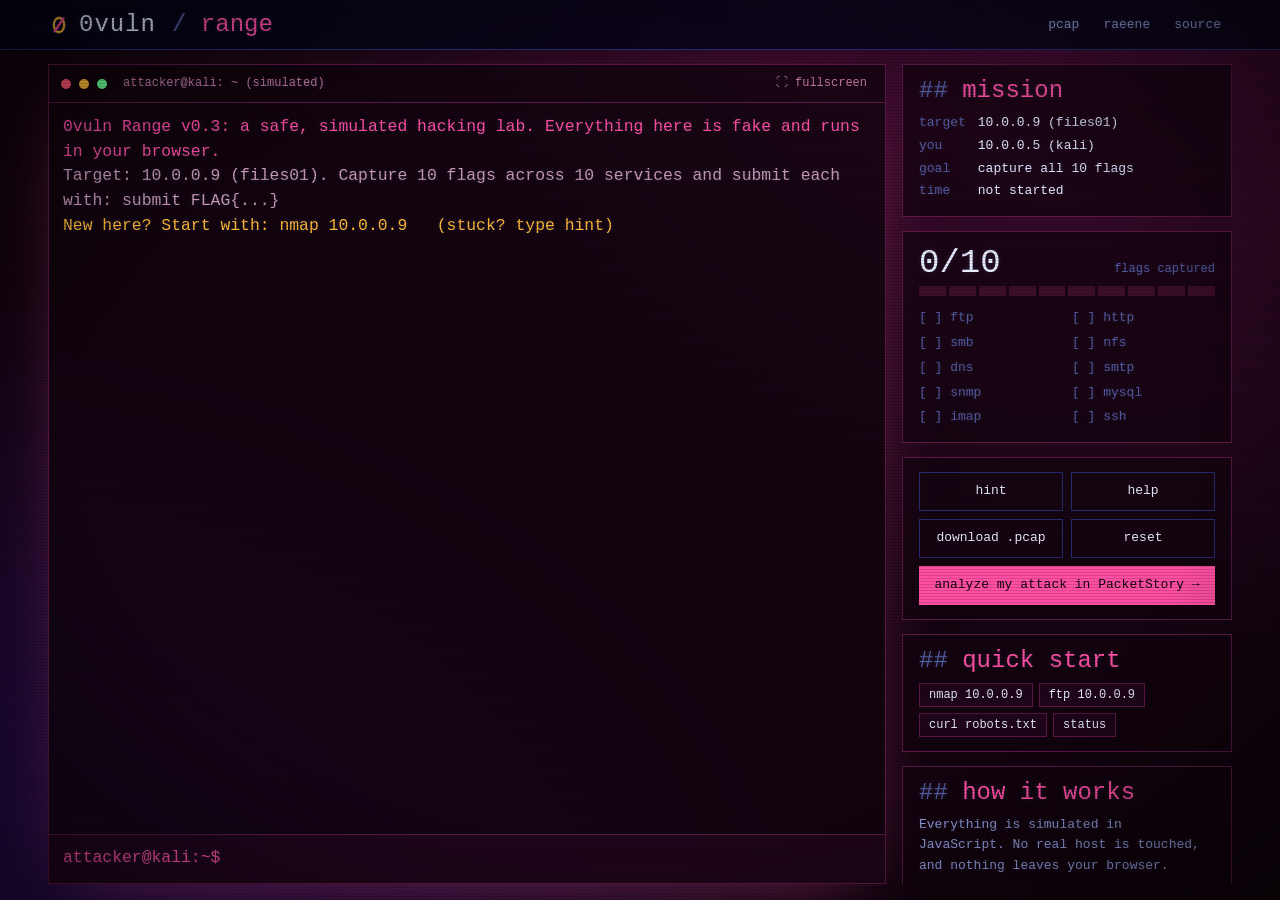
==== index.html @ 9a226051 "Range v0.3: mission panel, realistic packets, PacketStory hand-off, strict CSP - Mission panel: prog" ====
<!doctype html>
<html lang="en">
<head>
<meta charset="utf-8">
<meta name="viewport" content="width=device-width,initial-scale=1">
<title>0vuln Range: a hacking lab in your browser</title>
<meta name="description" content="A safe, simulated hacking lab that runs entirely in your browser. Hack 10 services, capture 10 flags, then send your session to PacketStory and investigate your own attack.">
<link rel="canonical" href="https://range.0vuln.com/">
<meta property="og:type" content="website">
<meta property="og:url" content="https://range.0vuln.com/">
<meta property="og:title" content="0vuln Range: a hacking lab in your browser">
<meta property="og:description" content="10 services, 10 flags, no setup. Then analyze your own attack from the defender's side.">
<meta property="og:image" content="https://range.0vuln.com/og.png">
<meta name="twitter:card" content="summary_large_image">
<meta name="theme-color" content="#12040f">
<link rel="icon" href="/favicon.svg" type="image/svg+xml">
<link rel="preload" href="/vt323.woff2" as="font" type="font/woff2" crossorigin>
<link rel="stylesheet" href="/range.css">
<script src="/range.js" defer></script>
</head>
<body>
<a class="skip" href="#i">skip to terminal</a>
<header class="ov">
  <a class="ov-logo" href="https://0vuln.com" aria-label="0vuln.com hub"><img src="/favicon.svg" alt="">0vuln</a><span class="ov-crumb">/ <b>range</b></span>
  <nav aria-label="0vuln sites"><a href="https://pcap.0vuln.com">pcap</a><a href="https://raeene.0vuln.com">raeene</a><a href="https://github.com/Raeene/range-site">source</a></nav>
</header>

<div class="app">
  <section class="termbox" id="termbox" aria-label="Terminal">
    <div class="term-h"><i></i><i></i><i></i><span>attacker@kali: ~ (simulated)</span><span class="sp"></span><button type="button" id="fs" title="Toggle fullscreen">&#x26F6; fullscreen</button></div>
    <div id="t" role="log" aria-live="polite"></div>
    <div id="l"><label id="p" for="i"></label><input id="i" autocomplete="off" autocapitalize="off" spellcheck="false" enterkeyhint="send"></div>
  </section>

  <aside>
    <div class="box">
      <h2>mission</h2>
      <dl class="kv"><dt>target</dt><dd>10.0.0.9 (files01)</dd><dt>you</dt><dd>10.0.0.5 (kali)</dd><dt>goal</dt><dd>capture all 10 flags</dd><dt>time</dt><dd id="timer">not started</dd></dl>
    </div>
    <div class="box">
      <div class="progress"><b id="score">0/10</b><span>flags captured</span></div>
      <div class="meter" id="meter" aria-hidden="true"></div>
      <ul class="flags" id="flags" aria-label="Flags by service"></ul>
    </div>
    <div class="box">
      <div class="btns">
        <button class="btn ghost" type="button" data-run="hint">hint</button>
        <button class="btn ghost" type="button" data-run="help">help</button>
        <button class="btn ghost" type="button" data-run="capture">download .pcap</button>
        <button class="btn ghost" type="button" data-run="reset">reset</button>
        <button class="btn primary wide" type="button" data-run="analyze">analyze my attack in PacketStory &rarr;</button>
      </div>
    </div>
    <div class="box">
      <h2>quick start</h2>
      <div class="chips-q"><button type="button" data-type="nmap 10.0.0.9">nmap 10.0.0.9</button><button type="button" data-type="ftp 10.0.0.9">ftp 10.0.0.9</button><button type="button" data-type="curl 10.0.0.9/robots.txt">curl robots.txt</button><button type="button" data-type="status">status</button></div>
    </div>
    <div class="box about">
      <h2>how it works</h2>
      <p>Everything is simulated in JavaScript. No real host is touched, and nothing leaves your browser.</p>
      <p>Every command still generates real packets. When you're done, <code>analyze</code> sends your session to <a href="https://pcap.0vuln.com">PacketStory</a> so you can see your own attack from the defender's side.</p>
      <p>Tab completes commands, the arrow keys walk your history, and <code>hint</code> nudges you forward.</p>
    </div>
  </aside>
</div>
</body>
</html>
---- range.css ----
/* ---- 0vuln shared core (same block on every 0vuln.com site) ---- */
@font-face{font-family:"VT323";src:url("/vt323.woff2") format("woff2");font-display:swap}
:root{--bg:#05061a;--panel:rgba(11,15,50,.66);--panel2:rgba(20,26,80,.5);--ink:#e7ecff;--dim:#929edb;--faint:#525da3;--line:#242d74;
--amb:#ffb938;--cy:#4df3ff;--mg:#ff4fa3;--ok:#6bff95;--red:#ff5470;--acc:var(--mg);--glow:rgba(255,79,163,.35);
--mono:ui-monospace,"JetBrains Mono","Cascadia Mono","SF Mono",Menlo,Consolas,"Liberation Mono",monospace;--pix:"VT323",var(--mono);--pad:clamp(16px,4vw,48px)}
*,*::before,*::after{box-sizing:border-box}
[hidden]{display:none!important}
html{background:var(--bg);-webkit-text-size-adjust:100%;color-scheme:dark}
body{margin:0;min-height:100vh;color:var(--ink);font:15px/1.6 var(--mono);background:var(--bg);text-shadow:0 0 5px rgba(140,170,255,.18)}
body::after{content:"";position:fixed;inset:0;pointer-events:none;z-index:90;background:repeating-linear-gradient(0deg,rgba(0,0,0,.15) 0 1px,transparent 1px 3px),radial-gradient(ellipse at center,transparent 62%,rgba(0,0,0,.5) 100%)}
a{color:var(--acc);text-underline-offset:3px}a:hover{color:var(--ink)}
:focus-visible{outline:2px solid var(--acc);outline-offset:3px}
::selection{background:var(--acc);color:#0b0b14;text-shadow:none}
.skip{position:absolute;left:-999px;top:8px;z-index:100;background:var(--acc);color:#0b0b14;padding:6px 12px;text-shadow:none}.skip:focus{left:8px}
.ov{position:sticky;top:0;z-index:40;display:flex;align-items:center;flex-wrap:wrap;gap:6px 16px;padding:10px var(--pad);background:rgba(5,6,26,.8);-webkit-backdrop-filter:blur(10px);backdrop-filter:blur(10px);border-bottom:1px solid var(--line);font-size:13px;line-height:1}
.ov-logo{display:inline-flex;align-items:center;gap:9px;color:var(--ink);text-decoration:none;font:24px/1 var(--pix);letter-spacing:1px}
.ov-logo img{width:22px;height:22px;display:block}.ov-logo:hover{color:var(--acc)}
.ov-crumb{color:var(--faint);font:24px/1 var(--pix)}.ov-crumb b{color:var(--acc);font-weight:400}
.ov nav{margin-left:auto;display:flex;flex-wrap:wrap;gap:2px}
.ov nav a{color:var(--dim);text-decoration:none;padding:7px 10px;border:1px solid transparent;transition:color .15s,border-color .15s}
.ov nav a:hover{color:var(--ink);border-color:var(--line)}
.ov nav a[aria-current]{color:var(--acc);border-color:var(--acc)}
.ov nav a span{color:var(--mg)}
.glitch{position:relative;margin:0;font:400 1em/.85 var(--pix);color:#fff;letter-spacing:.03em;text-shadow:-.035em 0 var(--mg),.035em 0 var(--cy),0 0 .3em var(--glow)}
.btn{display:inline-flex;align-items:center;gap:10px;padding:9px 18px;border:1px solid var(--acc);background:transparent;color:var(--acc);font:inherit;text-decoration:none;cursor:pointer;text-shadow:none;transition:background .15s,color .15s,box-shadow .15s,transform .15s}
.btn:hover,.btn:focus-visible{background:var(--acc);color:#0b0b14;box-shadow:0 0 26px var(--glow)}
.btn.ghost{border-color:var(--line);color:var(--ink)}.btn.ghost:hover{background:var(--panel2);color:var(--ink);border-color:var(--acc)}
.chips{list-style:none;margin:0;padding:0;display:flex;flex-wrap:wrap;gap:6px}
.chips li{font-size:12px;padding:2px 9px;border:1px solid var(--line);color:var(--dim)}
.foot{position:relative;z-index:2;display:flex;flex-wrap:wrap;justify-content:space-between;gap:10px 24px;padding:22px var(--pad);border-top:1px solid var(--line);color:var(--faint);font-size:13px}
.foot a{color:var(--dim);text-decoration:none}.foot a:hover{color:var(--acc)}
.foot nav{display:flex;flex-wrap:wrap;gap:6px 18px}
.sr{position:absolute;width:1px;height:1px;overflow:hidden;clip-path:inset(50%);white-space:nowrap}
@media (prefers-reduced-motion:reduce){*,*::before,*::after{animation-duration:.001ms!important;animation-iteration-count:1!important;transition-duration:.001ms!important;scroll-behavior:auto!important}}
@media (max-width:640px){.ov{gap:4px 10px}.ov nav{margin-left:0;width:100%}.ov nav a{padding:6px 8px}}
/* ---- end shared core ---- */
/* ---- range ---- */
html,body{height:100%}
body{display:flex;flex-direction:column;background:radial-gradient(ellipse at 85% -10%,#4a0d38 0,transparent 55%),radial-gradient(ellipse at -10% 110%,#2a0f5c 0,transparent 50%),#12040f fixed}
.app{flex:1;min-height:0;display:grid;grid-template-columns:minmax(0,1fr) 330px;gap:16px;width:100%;max-width:1500px;margin:0 auto;padding:14px var(--pad) 16px}
.termbox{display:flex;flex-direction:column;min-height:0;border:1px solid #5c1747;background:rgba(18,4,15,.78);box-shadow:0 20px 70px -30px rgba(255,79,163,.55)}
.term-h{display:flex;align-items:center;gap:8px;padding:8px 12px;border-bottom:1px solid #5c1747;color:#c07a9d;font-size:12px}
.term-h i{width:10px;height:10px;border-radius:50%;background:var(--red)}.term-h i+i{background:var(--amb)}.term-h i+i+i{background:var(--ok)}
.term-h span{margin-left:8px}.term-h .sp{flex:1}
.term-h button{background:none;border:0;color:#c07a9d;font:inherit;cursor:pointer}.term-h button:hover{color:var(--cy)}
#t{flex:1;min-height:240px;overflow-y:auto;padding:12px 14px;white-space:pre-wrap;word-break:break-word;font-size:clamp(14px,.5vw + 10px,17px);line-height:1.5}
#l{display:flex;gap:8px;padding:10px 14px;border-top:1px solid #5c1747;background:rgba(40,8,32,.6);font-size:clamp(14px,.5vw + 10px,17px)}
#p{color:var(--mg);white-space:nowrap}
#i{flex:1;min-width:0;background:none;border:0;outline:0;color:var(--ink);font:inherit;text-shadow:inherit;caret-color:var(--mg)}
.c{color:var(--amb)}.e{color:var(--red)}.d{color:#c79bb6}.g{color:var(--cy);text-shadow:0 0 10px rgba(77,243,255,.6)}.ok{color:var(--ok)}.m{color:var(--mg)}
.win{color:var(--amb);font:400 22px/1.2 var(--pix);text-shadow:0 0 14px rgba(255,185,56,.7)}
aside{display:flex;flex-direction:column;gap:14px;min-height:0;overflow-y:auto}
.box{border:1px solid #5c1747;background:rgba(18,4,15,.72);padding:14px 16px}
.box h2{margin:0 0 10px;font:400 24px/1 var(--pix);color:var(--mg)}.box h2::before{content:"## ";color:var(--faint)}
.kv{display:grid;grid-template-columns:auto 1fr;gap:2px 12px;font-size:13px;margin:0}.kv dt{color:var(--faint)}.kv dd{margin:0;color:var(--ink)}
.progress{display:flex;justify-content:space-between;align-items:baseline;margin-bottom:6px}
.progress b{font:400 34px/1 var(--pix);color:var(--ink)}.progress span{color:var(--faint);font-size:12px}
.meter{display:grid;grid-template-columns:repeat(10,1fr);gap:3px;margin-bottom:12px}.meter i{height:10px;background:rgba(255,79,163,.15)}.meter i.on{background:var(--mg);box-shadow:0 0 8px var(--mg)}
.flags{list-style:none;margin:0;padding:0;display:grid;grid-template-columns:1fr 1fr;gap:4px 10px;font-size:13px}
.flags li{color:var(--faint)}.flags li::before{content:"[ ] "}.flags li.on{color:var(--ok)}.flags li.on::before{content:"[x] "}
.flags button{all:unset;cursor:pointer}.flags button:hover,.flags button:focus-visible{color:var(--cy);text-decoration:underline}
.btns{display:grid;grid-template-columns:1fr 1fr;gap:8px}
.btns .btn{justify-content:center;padding:8px 10px;font-size:13px}.btns .wide{grid-column:1/-1}
.btns .primary{background:var(--mg);color:#12040f}.btns .primary:hover{box-shadow:0 0 26px var(--glow)}
.box p{margin:0;color:var(--dim);font-size:13px}.box p+p{margin-top:8px}
.box code{color:var(--amb)}
.chips-q{display:flex;flex-wrap:wrap;gap:6px}.chips-q button{background:rgba(40,8,32,.6);border:1px solid #5c1747;color:var(--ink);font:12px var(--mono);padding:4px 9px;cursor:pointer}.chips-q button:hover{border-color:var(--mg);color:var(--mg)}
.flash{animation:fl .9s steps(2) 2}@keyframes fl{50%{filter:hue-rotate(90deg) brightness(1.4)}}
@media (max-width:980px){html,body{height:auto}.app{grid-template-columns:1fr}#t{min-height:52vh;max-height:62vh}.termbox{min-height:62vh}.flags{grid-template-columns:repeat(5,1fr)}.box.about{display:none}}
@media (max-width:560px){.flags{grid-template-columns:repeat(2,1fr)}}
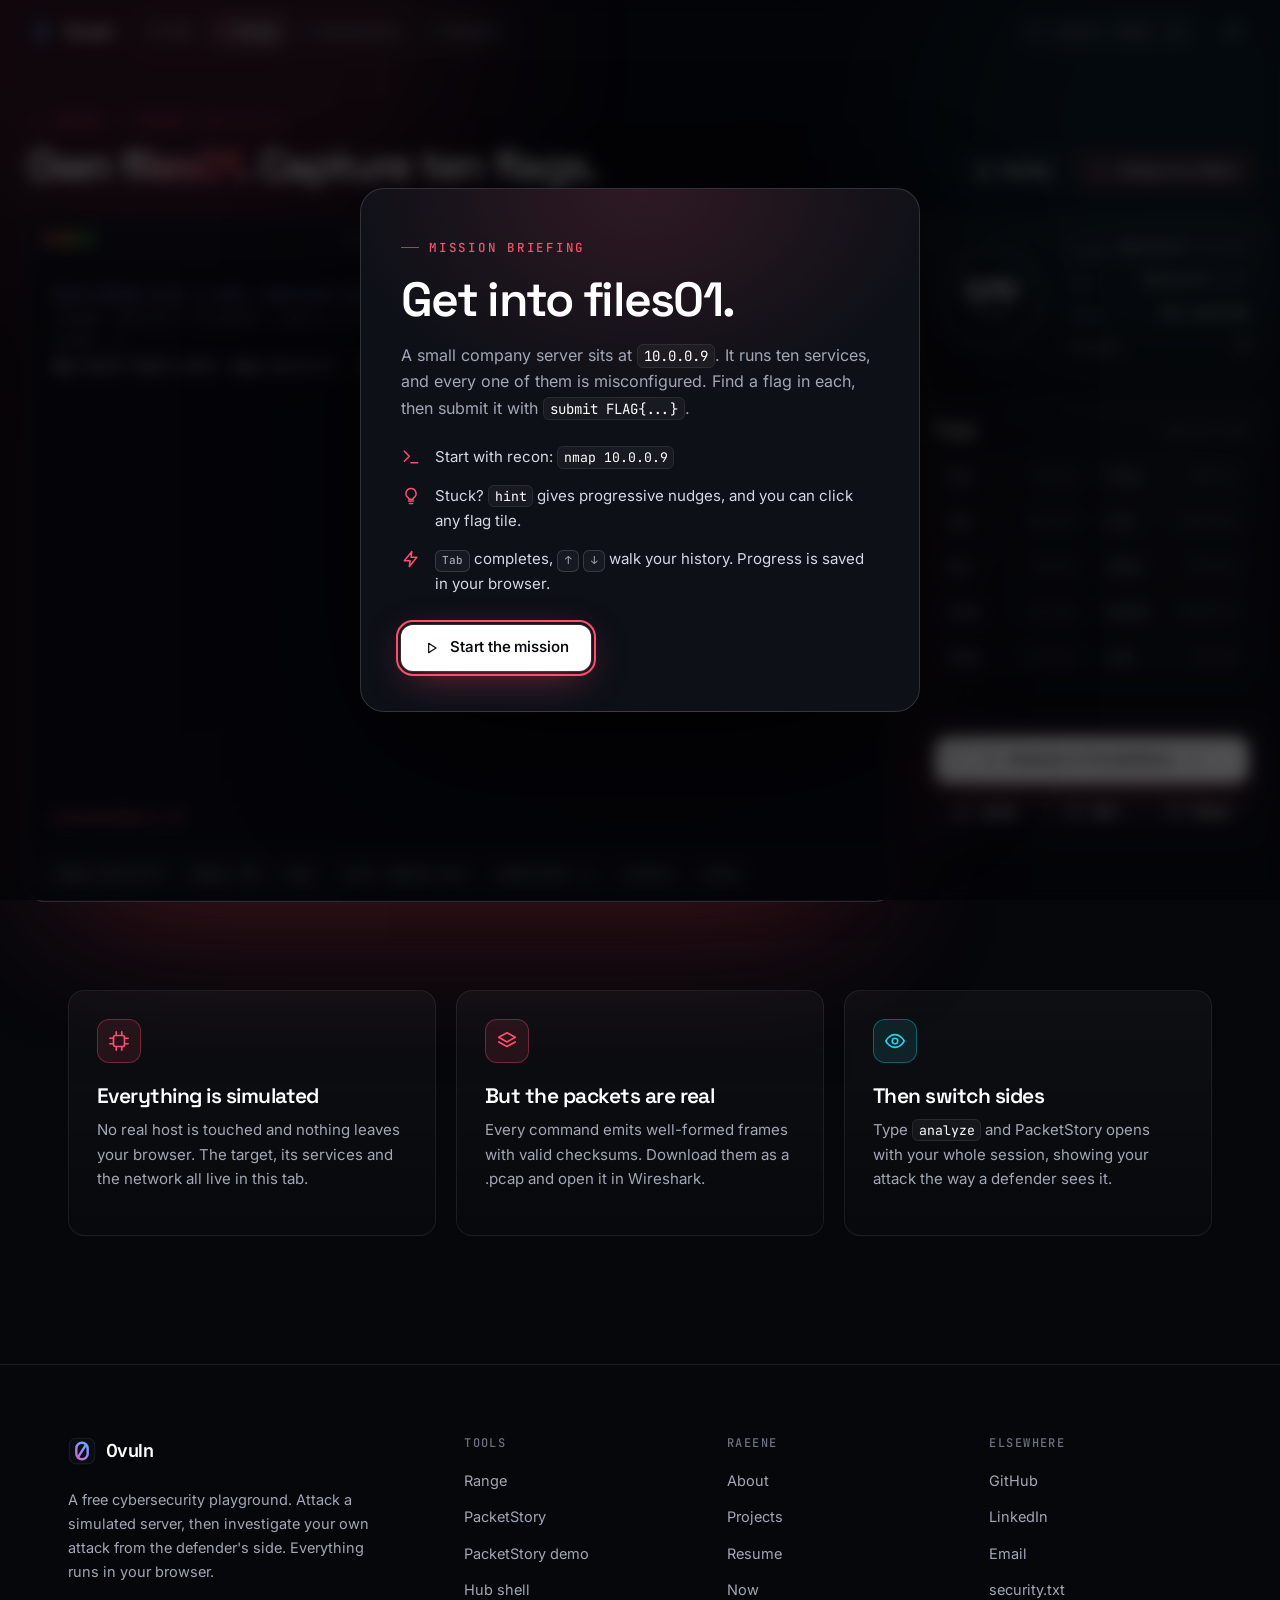
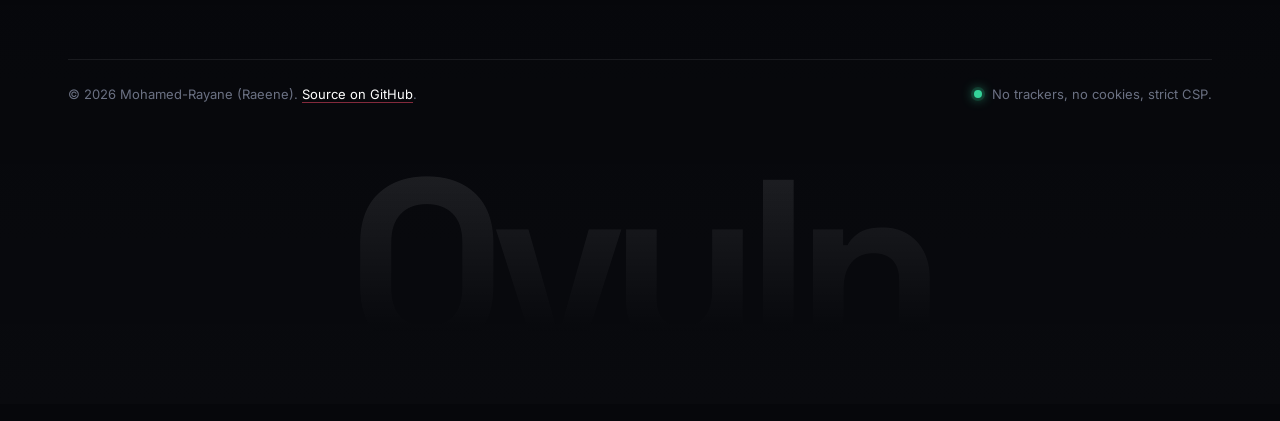
==== commit b35a6673: "Full redo: sleek dark design shared across all 0vuln sites - One design system (ds.css/ds.js) on eve" ====
--- a/index.html
+++ b/index.html
@@ -1,5 +1,5 @@
 <!doctype html>
-<html lang="en">
+<html lang="en" class="no-js">
 <head>
 <meta charset="utf-8">
 <meta name="viewport" content="width=device-width,initial-scale=1">
@@ -7,61 +7,148 @@
 <meta name="description" content="A safe, simulated hacking lab that runs entirely in your browser. Hack 10 services, capture 10 flags, then send your session to PacketStory and investigate your own attack.">
 <link rel="canonical" href="https://range.0vuln.com/">
 <meta property="og:type" content="website">
+<meta property="og:site_name" content="0vuln">
 <meta property="og:url" content="https://range.0vuln.com/">
 <meta property="og:title" content="0vuln Range: a hacking lab in your browser">
-<meta property="og:description" content="10 services, 10 flags, no setup. Then analyze your own attack from the defender's side.">
+<meta property="og:description" content="A safe, simulated hacking lab that runs entirely in your browser. Hack 10 services, capture 10 flags, then send your session to PacketStory and investigate your own attack.">
 <meta property="og:image" content="https://range.0vuln.com/og.png">
 <meta name="twitter:card" content="summary_large_image">
-<meta name="theme-color" content="#12040f">
+<meta name="theme-color" content="#06070b">
 <link rel="icon" href="/favicon.svg" type="image/svg+xml">
-<link rel="preload" href="/vt323.woff2" as="font" type="font/woff2" crossorigin>
-<link rel="stylesheet" href="/range.css">
-<script src="/range.js" defer></script>
+<link rel="preload" href="/fonts/inter.woff2" as="font" type="font/woff2" crossorigin>
+<link rel="preload" href="/fonts/space-grotesk.woff2" as="font" type="font/woff2" crossorigin>
+<link rel="stylesheet" href="/ds.css"><link rel="stylesheet" href="/range.css">
+<script src="/ds.js" defer></script><script src="/range.js" defer></script>
 </head>
-<body>
-<a class="skip" href="#i">skip to terminal</a>
-<header class="ov">
-  <a class="ov-logo" href="https://0vuln.com" aria-label="0vuln.com hub"><img src="/favicon.svg" alt="">0vuln</a><span class="ov-crumb">/ <b>range</b></span>
-  <nav aria-label="0vuln sites"><a href="https://pcap.0vuln.com">pcap</a><a href="https://raeene.0vuln.com">raeene</a><a href="https://github.com/Raeene/range-site">source</a></nav>
+<body data-site="range">
+<a class="skip" href="#main">Skip to content</a>
+<div class="bg-fx" aria-hidden="true"><i></i><i></i><i></i></div>
+<header class="nav" id="top">
+  <div class="wrap">
+    <a class="logo" href="https://0vuln.com/" aria-label="0vuln home"><img src="/favicon.svg" alt="" width="28" height="28"><span>0vuln</span></a>
+    <nav class="sites" aria-label="0vuln sites"><a class="s-hub" href="https://0vuln.com/">Hub</a><a class="s-range" href="https://range.0vuln.com/" aria-current="page">Range</a><a class="s-pcap" href="https://pcap.0vuln.com/">PacketStory</a><a class="s-raeene" href="https://raeene.0vuln.com/">Raeene</a></nav>
+    <span class="sp"></span>
+    
+    <button class="k-btn" type="button" data-cmdk aria-label="Open command menu"><svg viewBox="0 0 24 24" fill="none" stroke="currentColor" stroke-width="1.8" stroke-linecap="round" stroke-linejoin="round" aria-hidden="true"><circle cx="11" cy="11" r="7"/><path d="m20 20-3.5-3.5"/></svg><span class="k-label">Jump to</span><span class="kbd k-mod">Ctrl</span><span class="kbd">K</span></button>
+    <a class="icon-btn gh" href="https://github.com/Raeene/range-site" aria-label="Source code on GitHub"><svg viewBox="0 0 24 24" fill="none" stroke="currentColor" stroke-width="1.8" stroke-linecap="round" stroke-linejoin="round" aria-hidden="true"><path d="M9 19c-4.3 1.4-4.3-2.5-6-3m12 5v-3.5c0-1 .1-1.4-.5-2 2.8-.3 5.5-1.4 5.5-6a4.6 4.6 0 0 0-1.3-3.2 4.2 4.2 0 0 0-.1-3.2s-1.1-.3-3.5 1.3a12 12 0 0 0-6.2 0C6.5 2.8 5.4 3.1 5.4 3.1a4.2 4.2 0 0 0-.1 3.2A4.6 4.6 0 0 0 4 9.5c0 4.6 2.7 5.7 5.5 6-.6.6-.6 1.2-.5 2V21"/></svg></a>
+  </div>
 </header>
+<main id="main" class="rg">
+  <div class="wrap rg-head">
+    <div>
+      <p class="eyebrow">Range &middot; target 10.0.0.9</p>
+      <h1 class="h-2">Own <span class="grad-acc">files01</span>. Capture ten flags.</h1>
+    </div>
+    <div class="row">
+      <button class="btn btn-ghost btn-sm" type="button" id="brief-open"><svg viewBox="0 0 24 24" fill="none" stroke="currentColor" stroke-width="1.8" stroke-linecap="round" stroke-linejoin="round" aria-hidden="true"><path d="M4 19V5a2 2 0 0 1 2-2h14v16H6a2 2 0 0 0-2 2zm0 0a2 2 0 0 0 2 2h14"/></svg>Briefing</button>
+      <button class="btn btn-acc btn-sm" type="button" data-run="analyze"><svg viewBox="0 0 24 24" fill="none" stroke="currentColor" stroke-width="1.8" stroke-linecap="round" stroke-linejoin="round" aria-hidden="true"><path d="M3 12h4l3-8 4 16 3-8h4"/></svg>Analyze my attack</button>
+    </div>
+  </div>
 
-<div class="app">
-  <section class="termbox" id="termbox" aria-label="Terminal">
-    <div class="term-h"><i></i><i></i><i></i><span>attacker@kali: ~ (simulated)</span><span class="sp"></span><button type="button" id="fs" title="Toggle fullscreen">&#x26F6; fullscreen</button></div>
-    <div id="t" role="log" aria-live="polite"></div>
-    <div id="l"><label id="p" for="i"></label><input id="i" autocomplete="off" autocapitalize="off" spellcheck="false" enterkeyhint="send"></div>
-  </section>
+  <div class="wrap rg-app">
+    <section class="term rg-term" id="termbox" aria-label="Terminal">
+      <div class="term-bar">
+        <span class="lights"><i></i><i></i><i></i></span>
+        <span class="title">attacker@kali: ~ (simulated)</span>
+        <button type="button" data-run="hint" title="Get a hint"><svg viewBox="0 0 24 24" fill="none" stroke="currentColor" stroke-width="1.8" stroke-linecap="round" stroke-linejoin="round" aria-hidden="true"><path d="M9 18h6M10 21h4M12 3a6 6 0 0 0-3.5 10.9c.6.5 1 1.2 1 2.1h5c0-.9.4-1.6 1-2.1A6 6 0 0 0 12 3z"/></svg></button>
+        <button type="button" id="fs" title="Toggle fullscreen" aria-label="Toggle fullscreen"><svg viewBox="0 0 24 24" fill="none" stroke="currentColor" stroke-width="1.8" stroke-linecap="round" stroke-linejoin="round" aria-hidden="true"><path d="M8 3H5a2 2 0 0 0-2 2v3M16 3h3a2 2 0 0 1 2 2v3M8 21H5a2 2 0 0 1-2-2v-3M16 21h3a2 2 0 0 0 2-2v-3"/></svg></button>
+      </div>
+      <div class="term-body" id="t" role="log" aria-live="polite"></div>
+      <div class="term-line" id="l"><label id="p" for="i"></label><input id="i" autocomplete="off" autocapitalize="off" spellcheck="false" enterkeyhint="send" aria-label="Command"></div>
+      <div class="quick" aria-label="Quick commands">
+        <button type="button" data-type="nmap 10.0.0.9">nmap 10.0.0.9</button>
+        <button type="button" data-type="nmap -sU 10.0.0.9">nmap -sU</button>
+        <button type="button" data-type="ftp 10.0.0.9">ftp</button>
+        <button type="button" data-type="curl 10.0.0.9/robots.txt">curl robots.txt</button>
+        <button type="button" data-type="smbclient -L //10.0.0.9 -N">smbclient -L</button>
+        <button type="button" data-run="status">status</button>
+        <button type="button" data-run="help">help</button>
+      </div>
+    </section>
 
-  <aside>
-    <div class="box">
-      <h2>mission</h2>
-      <dl class="kv"><dt>target</dt><dd>10.0.0.9 (files01)</dd><dt>you</dt><dd>10.0.0.5 (kali)</dd><dt>goal</dt><dd>capture all 10 flags</dd><dt>time</dt><dd id="timer">not started</dd></dl>
-    </div>
-    <div class="box">
-      <div class="progress"><b id="score">0/10</b><span>flags captured</span></div>
-      <div class="meter" id="meter" aria-hidden="true"></div>
-      <ul class="flags" id="flags" aria-label="Flags by service"></ul>
-    </div>
-    <div class="box">
-      <div class="btns">
-        <button class="btn ghost" type="button" data-run="hint">hint</button>
-        <button class="btn ghost" type="button" data-run="help">help</button>
-        <button class="btn ghost" type="button" data-run="capture">download .pcap</button>
-        <button class="btn ghost" type="button" data-run="reset">reset</button>
-        <button class="btn primary wide" type="button" data-run="analyze">analyze my attack in PacketStory &rarr;</button>
+    <aside class="rg-side">
+      <div class="side-card prog-card">
+        <div class="ring">
+          <svg viewBox="0 0 120 120" aria-hidden="true"><defs><linearGradient id="rg" x1="0" y1="0" x2="1" y2="1"><stop offset="0" stop-color="#ff4d6d"/><stop offset="1" stop-color="#9b87ff"/></linearGradient></defs><circle cx="60" cy="60" r="52" class="r-bg"/><circle cx="60" cy="60" r="52" class="r-fg" id="ring"/></svg>
+          <div class="ring-n"><b id="score">0/10</b><span>flags</span></div>
+        </div>
+        <dl class="mission">
+          <div><dt>Target</dt><dd>10.0.0.9 <span class="dim">files01</span></dd></div>
+          <div><dt>You</dt><dd>10.0.0.5 <span class="dim">kali</span></dd></div>
+          <div><dt>Time</dt><dd id="timer">not started</dd></div>
+          <div><dt>Packets</dt><dd id="pkts">0</dd></div>
+        </dl>
+      </div>
+
+      <div class="side-card">
+        <div class="side-h"><h2>Flags</h2><span class="dim">click for a hint</span></div>
+        <ul class="flags" id="flags" aria-label="Flags by service"></ul>
+      </div>
+
+      <div class="side-card acts">
+        <button class="btn btn-primary" type="button" data-run="analyze"><svg viewBox="0 0 24 24" fill="none" stroke="currentColor" stroke-width="1.8" stroke-linecap="round" stroke-linejoin="round" aria-hidden="true"><path d="M3 12h4l3-8 4 16 3-8h4"/></svg>Analyze in PacketStory<svg class="arrow" viewBox="0 0 24 24" fill="none" stroke="currentColor" stroke-width="1.8" stroke-linecap="round" stroke-linejoin="round" aria-hidden="true"><path d="M5 12h14M13 6l6 6-6 6"/></svg></button>
+        <div class="acts-row">
+          <button class="btn btn-ghost btn-sm" type="button" data-run="capture"><svg viewBox="0 0 24 24" fill="none" stroke="currentColor" stroke-width="1.8" stroke-linecap="round" stroke-linejoin="round" aria-hidden="true"><path d="M12 4v12M7 11l5 5 5-5M4 16v3a2 2 0 0 0 2 2h12a2 2 0 0 0 2-2v-3"/></svg>.pcap</button>
+          <button class="btn btn-ghost btn-sm" type="button" data-run="hint"><svg viewBox="0 0 24 24" fill="none" stroke="currentColor" stroke-width="1.8" stroke-linecap="round" stroke-linejoin="round" aria-hidden="true"><path d="M9 18h6M10 21h4M12 3a6 6 0 0 0-3.5 10.9c.6.5 1 1.2 1 2.1h5c0-.9.4-1.6 1-2.1A6 6 0 0 0 12 3z"/></svg>Hint</button>
+          <button class="btn btn-ghost btn-sm" type="button" data-run="reset"><svg viewBox="0 0 24 24" fill="none" stroke="currentColor" stroke-width="1.8" stroke-linecap="round" stroke-linejoin="round" aria-hidden="true"><path d="M20 11a8 8 0 0 0-14.9-3M4 13a8 8 0 0 0 14.9 3"/><path d="M4 4v4h4M20 20v-4h-4"/></svg>Reset</button>
+        </div>
+      </div>
+    </aside>
+  </div>
+
+  <section class="section tight">
+    <div class="wrap">
+      <div class="grid g3">
+        <div class="card reveal"><span class="ic"><svg viewBox="0 0 24 24" fill="none" stroke="currentColor" stroke-width="1.8" stroke-linecap="round" stroke-linejoin="round" aria-hidden="true"><rect x="6" y="6" width="12" height="12" rx="2"/><path d="M9 2v4M15 2v4M9 18v4M15 18v4M2 9h4M2 15h4M18 9h4M18 15h4"/></svg></span><h3>Everything is simulated</h3><p>No real host is touched and nothing leaves your browser. The target, its services and the network all live in this tab.</p></div>
+        <div class="card reveal d1"><span class="ic"><svg viewBox="0 0 24 24" fill="none" stroke="currentColor" stroke-width="1.8" stroke-linecap="round" stroke-linejoin="round" aria-hidden="true"><path d="m12 3 9 5-9 5-9-5z"/><path d="m3 13 9 5 9-5"/></svg></span><h3>But the packets are real</h3><p>Every command emits well-formed frames with valid checksums. Download them as a .pcap and open it in Wireshark.</p></div>
+        <div class="card c-cyan reveal d2"><span class="ic"><svg viewBox="0 0 24 24" fill="none" stroke="currentColor" stroke-width="1.8" stroke-linecap="round" stroke-linejoin="round" aria-hidden="true"><path d="M2 12s3.6-7 10-7 10 7 10 7-3.6 7-10 7S2 12 2 12z"/><circle cx="12" cy="12" r="3"/></svg></span><h3>Then switch sides</h3><p>Type <code>analyze</code> and PacketStory opens with your whole session, showing your attack the way a defender sees it.</p></div>
       </div>
     </div>
-    <div class="box">
-      <h2>quick start</h2>
-      <div class="chips-q"><button type="button" data-type="nmap 10.0.0.9">nmap 10.0.0.9</button><button type="button" data-type="ftp 10.0.0.9">ftp 10.0.0.9</button><button type="button" data-type="curl 10.0.0.9/robots.txt">curl robots.txt</button><button type="button" data-type="status">status</button></div>
+  </section>
+</main>
+
+<div class="modal" id="brief" hidden role="dialog" aria-modal="true" aria-labelledby="brief-h">
+  <div class="modal-card">
+    <p class="eyebrow">Mission briefing</p>
+    <h2 class="h-2" id="brief-h">Get into files01.</h2>
+    <p class="muted">A small company server sits at <code>10.0.0.9</code>. It runs ten services, and every one of them is misconfigured. Find a flag in each, then submit it with <code>submit FLAG{...}</code>.</p>
+    <ul class="brief-list">
+      <li><svg viewBox="0 0 24 24" fill="none" stroke="currentColor" stroke-width="1.8" stroke-linecap="round" stroke-linejoin="round" aria-hidden="true"><path d="m4 17 6-6-6-6M12 19h8"/></svg><span>Start with recon: <code>nmap 10.0.0.9</code></span></li>
+      <li><svg viewBox="0 0 24 24" fill="none" stroke="currentColor" stroke-width="1.8" stroke-linecap="round" stroke-linejoin="round" aria-hidden="true"><path d="M9 18h6M10 21h4M12 3a6 6 0 0 0-3.5 10.9c.6.5 1 1.2 1 2.1h5c0-.9.4-1.6 1-2.1A6 6 0 0 0 12 3z"/></svg><span>Stuck? <code>hint</code> gives progressive nudges, and you can click any flag tile.</span></li>
+      <li><svg viewBox="0 0 24 24" fill="none" stroke="currentColor" stroke-width="1.8" stroke-linecap="round" stroke-linejoin="round" aria-hidden="true"><path d="M13 3 4 14h7l-1 7 9-11h-7z"/></svg><span><kbd>Tab</kbd> completes, <kbd>&uarr;</kbd> <kbd>&darr;</kbd> walk your history. Progress is saved in your browser.</span></li>
+    </ul>
+    <div class="row"><button class="btn btn-primary" type="button" id="brief-go"><svg viewBox="0 0 24 24" fill="none" stroke="currentColor" stroke-width="1.8" stroke-linecap="round" stroke-linejoin="round" aria-hidden="true"><path d="M7 5v14l11-7z"/></svg>Start the mission</button></div>
+  </div>
+</div>
+
+<div class="modal" id="win" hidden role="dialog" aria-modal="true" aria-labelledby="win-h">
+  <canvas id="confetti" aria-hidden="true"></canvas>
+  <div class="modal-card win-card">
+    <span class="win-ic"><svg viewBox="0 0 24 24" fill="none" stroke="currentColor" stroke-width="1.8" stroke-linecap="round" stroke-linejoin="round" aria-hidden="true"><path d="M5 21V4M5 4h11l-2 4 2 4H5"/></svg></span>
+    <p class="eyebrow">Mission complete</p>
+    <h2 class="h-1" id="win-h">10/10 flags.</h2>
+    <p class="muted" id="win-time">You owned files01.</p>
+    <p class="muted">Now flip sides: send your whole session to PacketStory and see your attack the way a defender would.</p>
+    <div class="row"><button class="btn btn-primary" type="button" data-run="analyze" data-close><svg viewBox="0 0 24 24" fill="none" stroke="currentColor" stroke-width="1.8" stroke-linecap="round" stroke-linejoin="round" aria-hidden="true"><path d="M3 12h4l3-8 4 16 3-8h4"/></svg>Analyze my attack<svg class="arrow" viewBox="0 0 24 24" fill="none" stroke="currentColor" stroke-width="1.8" stroke-linecap="round" stroke-linejoin="round" aria-hidden="true"><path d="M5 12h14M13 6l6 6-6 6"/></svg></button><button class="btn btn-ghost" type="button" data-close>Keep exploring</button></div>
+  </div>
+</div>
+<footer class="foot">
+  <div class="wrap">
+    <div class="foot-grid">
+      <div>
+        <a class="logo" href="https://0vuln.com/"><img src="/favicon.svg" alt="" width="28" height="28"><span>0vuln</span></a>
+        <p class="blurb">A free cybersecurity playground. Attack a simulated server, then investigate your own attack from the defender's side. Everything runs in your browser.</p>
+      </div>
+      <div><h4>Tools</h4><ul><li><a href="https://range.0vuln.com/">Range</a></li><li><a href="https://pcap.0vuln.com/">PacketStory</a></li><li><a href="https://pcap.0vuln.com/#demo">PacketStory demo</a></li><li><a href="https://0vuln.com/#shell">Hub shell</a></li></ul></div>
+      <div><h4>Raeene</h4><ul><li><a href="https://raeene.0vuln.com/about/">About</a></li><li><a href="https://raeene.0vuln.com/projects/">Projects</a></li><li><a href="https://raeene.0vuln.com/resume/">Resume</a></li><li><a href="https://raeene.0vuln.com/now/">Now</a></li></ul></div>
+      <div><h4>Elsewhere</h4><ul><li><a href="https://github.com/Raeene">GitHub</a></li><li><a href="https://www.linkedin.com/in/ray-safi-938491195/">LinkedIn</a></li><li><a href="mailto:raaene@protonmail.com">Email</a></li><li><a href="https://0vuln.com/.well-known/security.txt">security.txt</a></li></ul></div>
     </div>
-    <div class="box about">
-      <h2>how it works</h2>
-      <p>Everything is simulated in JavaScript. No real host is touched, and nothing leaves your browser.</p>
-      <p>Every command still generates real packets. When you're done, <code>analyze</code> sends your session to <a href="https://pcap.0vuln.com">PacketStory</a> so you can see your own attack from the defender's side.</p>
-      <p>Tab completes commands, the arrow keys walk your history, and <code>hint</code> nudges you forward.</p>
+    <div class="foot-bot">
+      <span>&copy; <span data-year>2026</span> Mohamed-Rayane (Raeene). <a class="link" href="https://github.com/Raeene/range-site">Source on GitHub</a>.</span>
+      <span class="status"><span class="dot"></span>No trackers, no cookies, strict CSP.</span>
     </div>
-  </aside>
-</div>
+    <div class="foot-word" aria-hidden="true">0vuln</div>
+  </div>
+</footer>
 </body>
 </html>
--- a/ds.css
+++ b/ds.css
@@ -0,0 +1,278 @@
+/* =====================================================================
+   0vuln design system (shared, identical on every *.0vuln.com site)
+   Edit in one place, copy to all four repos.
+   ===================================================================== */
+@font-face { font-family: "Inter"; src: url("/fonts/inter.woff2") format("woff2"); font-weight: 100 900; font-display: swap; }
+@font-face { font-family: "Space Grotesk"; src: url("/fonts/space-grotesk.woff2") format("woff2"); font-weight: 300 700; font-display: swap; }
+@font-face { font-family: "JetBrains Mono"; src: url("/fonts/jetbrains-mono.woff2") format("woff2"); font-weight: 100 800; font-display: swap; }
+
+:root {
+  --bg: #06070b;
+  --bg-2: #0a0c12;
+  --bg-3: #0f121a;
+  --panel: rgba(255, 255, 255, .025);
+  --panel-2: rgba(255, 255, 255, .045);
+  --line: rgba(255, 255, 255, .075);
+  --line-2: rgba(255, 255, 255, .14);
+  --text: #eceef4;
+  --muted: #a1a7b6;
+  --dim: #6b7183;
+  --red: #ff4d6d;
+  --violet: #9b87ff;
+  --cyan: #22d3ee;
+  --green: #34d399;
+  --amber: #fbbf24;
+  --brand: linear-gradient(100deg, var(--red) 0%, var(--violet) 50%, var(--cyan) 100%);
+  --acc: var(--violet);
+  --acc-rgb: 155, 135, 255;
+  --sans: "Inter", ui-sans-serif, system-ui, -apple-system, "Segoe UI", Roboto, sans-serif;
+  --display: "Space Grotesk", "Inter", ui-sans-serif, system-ui, sans-serif;
+  --mono: "JetBrains Mono", ui-monospace, "SF Mono", Menlo, Consolas, monospace;
+  --r: 16px;
+  --r-sm: 10px;
+  --w: 1200px;
+  --nav-h: 64px;
+  --ease: cubic-bezier(.2, .7, .2, 1);
+  color-scheme: dark;
+}
+body[data-site="range"] { --acc: var(--red); --acc-rgb: 255, 77, 109; }
+body[data-site="pcap"] { --acc: var(--cyan); --acc-rgb: 34, 211, 238; }
+body[data-site="raeene"] { --acc: var(--green); --acc-rgb: 52, 211, 153; }
+
+*, *::before, *::after { box-sizing: border-box; }
+html { -webkit-text-size-adjust: 100%; scroll-behavior: smooth; scroll-padding-top: calc(var(--nav-h) + 24px); }
+body { margin: 0; min-height: 100vh; background: var(--bg); color: var(--text); font: 16px/1.65 var(--sans); font-feature-settings: "cv11", "ss01", "ss03", "zero"; -webkit-font-smoothing: antialiased; -moz-osx-font-smoothing: grayscale; overflow-x: hidden; }
+img, svg, canvas { display: block; max-width: 100%; }
+a { color: inherit; text-decoration: none; }
+button, input, select, textarea { font: inherit; color: inherit; }
+button { cursor: pointer; background: none; border: 0; padding: 0; }
+[hidden] { display: none !important; }
+::selection { background: rgba(var(--acc-rgb), .35); color: #fff; }
+:focus-visible { outline: 2px solid var(--acc); outline-offset: 3px; border-radius: 6px; }
+code, kbd, pre, .mono { font-family: var(--mono); font-feature-settings: normal; }
+code { font-size: .88em; padding: .12em .42em; border-radius: 6px; background: var(--panel-2); border: 1px solid var(--line); color: #fff; }
+p { margin: 0 0 1em; }
+h1, h2, h3, h4 { font-family: var(--display); font-weight: 600; letter-spacing: -.025em; line-height: 1.08; margin: 0; color: #fff; }
+
+.skip { position: absolute; left: 16px; top: -60px; z-index: 100; padding: 10px 16px; border-radius: 10px; background: #fff; color: #000; font-weight: 600; }
+.skip:focus { top: 12px; }
+
+/* ---------- ambient background ---------- */
+.bg-fx { position: fixed; inset: 0; z-index: -1; pointer-events: none; overflow: hidden; }
+.bg-fx::before { content: ""; position: absolute; inset: -1px; background-image: linear-gradient(var(--line) 1px, transparent 1px), linear-gradient(90deg, var(--line) 1px, transparent 1px); background-size: 64px 64px; mask-image: radial-gradient(ellipse 80% 60% at 50% 0%, #000 10%, transparent 75%); -webkit-mask-image: radial-gradient(ellipse 80% 60% at 50% 0%, #000 10%, transparent 75%); opacity: .55; }
+.bg-fx i { position: absolute; border-radius: 50%; filter: blur(90px); opacity: .32; animation: drift 26s var(--ease) infinite alternate; }
+.bg-fx i:nth-child(1) { width: 640px; height: 520px; left: -160px; top: -220px; background: rgba(var(--acc-rgb), .55); }
+.bg-fx i:nth-child(2) { width: 560px; height: 480px; right: -180px; top: -120px; background: rgba(34, 211, 238, .28); animation-delay: -9s; }
+.bg-fx i:nth-child(3) { width: 520px; height: 420px; left: 30%; top: 40vh; background: rgba(255, 77, 109, .14); animation-delay: -17s; }
+@keyframes drift { to { transform: translate3d(80px, 60px, 0) scale(1.15); } }
+
+/* ---------- layout ---------- */
+.wrap { width: 100%; max-width: var(--w); margin: 0 auto; padding: 0 28px; }
+.section { padding: 128px 0; position: relative; }
+.section.tight { padding: 88px 0; }
+.section-head { max-width: 720px; margin-bottom: 56px; }
+.section-head.center { margin-left: auto; margin-right: auto; text-align: center; }
+.eyebrow { display: inline-flex; align-items: center; gap: 10px; font: 500 12.5px/1 var(--mono); letter-spacing: .14em; text-transform: uppercase; color: var(--acc); margin-bottom: 20px; }
+.eyebrow::before { content: ""; width: 18px; height: 1px; background: currentColor; opacity: .7; }
+.h-display { font-size: clamp(48px, 8.4vw, 112px); letter-spacing: -.045em; line-height: .95; font-weight: 600; }
+.h-1 { font-size: clamp(38px, 5.4vw, 68px); letter-spacing: -.04em; line-height: 1.02; }
+.h-2 { font-size: clamp(30px, 3.8vw, 48px); letter-spacing: -.035em; }
+.h-3 { font-size: 22px; letter-spacing: -.02em; }
+.lead { font-size: clamp(17px, 1.6vw, 20px); line-height: 1.6; color: var(--muted); max-width: 640px; }
+.muted { color: var(--muted); }
+.dim { color: var(--dim); }
+.grad { background: var(--brand); -webkit-background-clip: text; background-clip: text; color: transparent; }
+.acc { color: var(--acc); }
+.grad-acc { background: linear-gradient(100deg, #fff 10%, rgba(var(--acc-rgb), 1) 90%); -webkit-background-clip: text; background-clip: text; color: transparent; }
+.row { display: flex; flex-wrap: wrap; gap: 12px; align-items: center; }
+.grid { display: grid; gap: 20px; }
+.g2 { grid-template-columns: repeat(2, minmax(0, 1fr)); }
+.g3 { grid-template-columns: repeat(3, minmax(0, 1fr)); }
+.g4 { grid-template-columns: repeat(4, minmax(0, 1fr)); }
+@media (max-width: 960px) { .g3, .g4 { grid-template-columns: repeat(2, minmax(0, 1fr)); } }
+@media (max-width: 680px) { .g2, .g3, .g4 { grid-template-columns: 1fr; } .section { padding: 88px 0; } .wrap { padding: 0 20px; } }
+.divider { height: 1px; background: linear-gradient(90deg, transparent, var(--line-2), transparent); border: 0; margin: 0; }
+
+/* ---------- nav ---------- */
+.nav { position: sticky; top: 0; z-index: 50; height: var(--nav-h); border-bottom: 1px solid transparent; transition: background .3s, border-color .3s, backdrop-filter .3s; }
+.nav.scrolled, .nav.solid { background: rgba(6, 7, 11, .72); backdrop-filter: saturate(160%) blur(16px); -webkit-backdrop-filter: saturate(160%) blur(16px); border-bottom-color: var(--line); }
+.nav .wrap { height: 100%; display: flex; align-items: center; gap: 20px; max-width: 1360px; }
+.logo { display: inline-flex; align-items: center; gap: 10px; font: 600 18px/1 var(--sans); font-feature-settings: "zero"; letter-spacing: -.03em; color: #fff; flex-shrink: 0; }
+.logo img { width: 28px; height: 28px; }
+.sites { display: flex; gap: 2px; padding: 4px; border: 1px solid var(--line); border-radius: 999px; background: rgba(255, 255, 255, .02); overflow-x: auto; scrollbar-width: none; }
+.sites::-webkit-scrollbar { display: none; }
+.sites a { display: inline-flex; align-items: center; gap: 8px; padding: 7px 14px; border-radius: 999px; font-size: 13.5px; font-weight: 500; color: var(--muted); white-space: nowrap; transition: color .2s, background .2s; }
+.sites a::before { content: ""; width: 6px; height: 6px; border-radius: 50%; background: var(--c, var(--violet)); box-shadow: 0 0 10px var(--c, var(--violet)); opacity: .55; transition: opacity .2s; }
+.sites a:hover { color: #fff; }
+.sites a:hover::before, .sites a[aria-current]::before { opacity: 1; }
+.sites a[aria-current] { color: #fff; background: rgba(255, 255, 255, .08); }
+.sites .s-hub { --c: #fff; }
+.sites .s-range { --c: var(--red); }
+.sites .s-pcap { --c: var(--cyan); }
+.sites .s-raeene { --c: var(--green); }
+.nav .sp { flex: 1; }
+.subnav { display: flex; gap: 4px; }
+.subnav a { padding: 8px 12px; border-radius: 8px; font-size: 14px; color: var(--muted); transition: color .2s, background .2s; }
+.subnav a:hover { color: #fff; background: var(--panel-2); }
+.subnav a[aria-current] { color: #fff; }
+.k-btn { display: inline-flex; align-items: center; gap: 10px; height: 36px; padding: 0 8px 0 12px; border: 1px solid var(--line); border-radius: 10px; background: var(--panel); color: var(--muted); font-size: 13px; transition: border-color .2s, color .2s; flex-shrink: 0; }
+.k-btn:hover { border-color: var(--line-2); color: #fff; }
+.k-btn svg { width: 15px; height: 15px; }
+.kbd, kbd { display: inline-flex; align-items: center; justify-content: center; min-width: 22px; height: 22px; padding: 0 6px; border-radius: 6px; border: 1px solid var(--line-2); background: rgba(255, 255, 255, .04); font: 500 11px/1 var(--mono); color: var(--muted); }
+.icon-btn { display: inline-grid; place-items: center; width: 36px; height: 36px; border-radius: 10px; color: var(--muted); transition: color .2s, background .2s; flex-shrink: 0; }
+.icon-btn:hover { color: #fff; background: var(--panel-2); }
+.icon-btn svg { width: 18px; height: 18px; }
+@media (max-width: 1080px) { .subnav { display: none; } }
+@media (max-width: 760px) { .k-btn .k-label, .k-btn .kbd { display: none; } .k-btn { padding: 0; width: 36px; justify-content: center; } .nav .gh { display: none; } .logo span { display: none; } .nav .wrap { gap: 12px; } }
+
+/* ---------- buttons ---------- */
+.btn { position: relative; display: inline-flex; align-items: center; justify-content: center; gap: 10px; height: 46px; padding: 0 22px; border-radius: 12px; font-size: 15px; font-weight: 550; letter-spacing: -.01em; white-space: nowrap; border: 1px solid transparent; transition: transform .2s var(--ease), background .2s, border-color .2s, box-shadow .3s, color .2s; }
+.btn:active { transform: translateY(1px) scale(.99); }
+.btn svg { width: 16px; height: 16px; transition: transform .25s var(--ease); }
+.btn:hover svg.arrow { transform: translateX(3px); }
+.btn-primary { background: #fff; color: #07080c; box-shadow: 0 0 0 1px rgba(255, 255, 255, .1), 0 10px 40px -10px rgba(var(--acc-rgb), .6); }
+.btn-primary:hover { box-shadow: 0 0 0 1px rgba(255, 255, 255, .2), 0 16px 50px -10px rgba(var(--acc-rgb), .85); }
+.btn-acc { background: rgba(var(--acc-rgb), .14); color: #fff; border-color: rgba(var(--acc-rgb), .45); }
+.btn-acc:hover { background: rgba(var(--acc-rgb), .22); border-color: rgba(var(--acc-rgb), .75); box-shadow: 0 0 30px -6px rgba(var(--acc-rgb), .6); }
+.btn-ghost { background: var(--panel); border-color: var(--line); color: #fff; }
+.btn-ghost:hover { background: var(--panel-2); border-color: var(--line-2); }
+.btn-sm { height: 36px; padding: 0 14px; font-size: 13.5px; border-radius: 10px; }
+.link { color: #fff; border-bottom: 1px solid rgba(var(--acc-rgb), .5); transition: border-color .2s, color .2s; }
+.link:hover { color: var(--acc); border-color: var(--acc); }
+.more { display: inline-flex; align-items: center; gap: 6px; font-size: 14.5px; font-weight: 500; color: #fff; }
+.more svg { width: 14px; height: 14px; transition: transform .25s var(--ease); }
+.more:hover svg, a:hover .more svg { transform: translateX(3px); }
+
+/* ---------- pills / chips ---------- */
+.pill { display: inline-flex; align-items: center; gap: 8px; padding: 6px 14px 6px 8px; border-radius: 999px; border: 1px solid var(--line); background: rgba(255, 255, 255, .03); font-size: 13px; color: var(--muted); backdrop-filter: blur(8px); }
+.pill b { font-weight: 600; padding: 2px 8px; border-radius: 999px; background: rgba(var(--acc-rgb), .16); color: var(--acc); font-size: 11.5px; letter-spacing: .02em; }
+.pill:hover { border-color: var(--line-2); color: #fff; }
+.chips { display: flex; flex-wrap: wrap; gap: 6px; list-style: none; margin: 0; padding: 0; }
+.chips li, .chip { font: 500 12px/1 var(--mono); padding: 6px 10px; border-radius: 7px; border: 1px solid var(--line); background: rgba(255, 255, 255, .02); color: var(--muted); }
+.dot { display: inline-block; width: 8px; height: 8px; border-radius: 50%; background: var(--green); box-shadow: 0 0 0 3px rgba(52, 211, 153, .15), 0 0 12px var(--green); }
+.dot.off { background: var(--red); box-shadow: 0 0 0 3px rgba(255, 77, 109, .15); }
+.dot.wait { background: var(--dim); box-shadow: none; animation: blink 1.2s infinite; }
+@keyframes blink { 50% { opacity: .3; } }
+
+/* ---------- cards (with cursor spotlight) ---------- */
+.card { position: relative; border-radius: var(--r); border: 1px solid var(--line); background: linear-gradient(180deg, rgba(255, 255, 255, .035), rgba(255, 255, 255, .012)); padding: 28px; overflow: hidden; isolation: isolate; transition: border-color .3s, transform .4s var(--ease); }
+.card::before { content: ""; position: absolute; inset: 0; z-index: -1; opacity: 0; transition: opacity .35s; background: radial-gradient(520px circle at var(--mx, 50%) var(--my, 0%), rgba(var(--acc-rgb), .12), transparent 45%); }
+.card::after { content: ""; position: absolute; inset: 0; border-radius: inherit; padding: 1px; opacity: 0; transition: opacity .35s; pointer-events: none; background: radial-gradient(360px circle at var(--mx, 50%) var(--my, 0%), rgba(var(--acc-rgb), .7), transparent 50%); -webkit-mask: linear-gradient(#000 0 0) content-box, linear-gradient(#000 0 0); -webkit-mask-composite: xor; mask: linear-gradient(#000 0 0) content-box exclude, linear-gradient(#000 0 0); }
+.card:hover::before, .card:hover::after { opacity: 1; }
+a.card:hover { transform: translateY(-3px); }
+.card h3 { font-size: 21px; margin-bottom: 10px; }
+.card p { color: var(--muted); font-size: 15px; }
+.card .ic { display: grid; place-items: center; width: 44px; height: 44px; border-radius: 12px; border: 1px solid rgba(var(--acc-rgb), .35); background: rgba(var(--acc-rgb), .1); color: var(--acc); margin-bottom: 22px; }
+.card .ic svg { width: 22px; height: 22px; }
+.c-red { --acc: var(--red); --acc-rgb: 255, 77, 109; }
+.c-cyan { --acc: var(--cyan); --acc-rgb: 34, 211, 238; }
+.c-green { --acc: var(--green); --acc-rgb: 52, 211, 153; }
+.c-violet { --acc: var(--violet); --acc-rgb: 155, 135, 255; }
+.c-amber { --acc: var(--amber); --acc-rgb: 251, 191, 36; }
+
+/* ---------- stat strip ---------- */
+.stats { display: grid; grid-template-columns: repeat(4, 1fr); border: 1px solid var(--line); border-radius: var(--r); background: var(--panel); overflow: hidden; }
+.stats > div { padding: 28px 28px 24px; border-left: 1px solid var(--line); }
+.stats > div:first-child { border-left: 0; }
+.stats b { display: block; font: 600 clamp(32px, 3.6vw, 44px)/1 var(--display); letter-spacing: -.04em; color: #fff; margin-bottom: 10px; font-variant-numeric: tabular-nums; }
+.stats span { font-size: 14px; color: var(--muted); }
+@media (max-width: 760px) { .stats { grid-template-columns: 1fr 1fr; } .stats > div:nth-child(3) { border-left: 0; } .stats > div:nth-child(n+3) { border-top: 1px solid var(--line); } }
+
+/* ---------- terminal window ---------- */
+.term { position: relative; border-radius: var(--r); border: 1px solid var(--line-2); background: rgba(8, 10, 15, .88); box-shadow: 0 40px 120px -40px rgba(0, 0, 0, .9), 0 0 0 1px rgba(0, 0, 0, .4), inset 0 1px 0 rgba(255, 255, 255, .05); overflow: hidden; backdrop-filter: blur(20px); }
+.term-bar { display: flex; align-items: center; gap: 8px; height: 44px; padding: 0 16px; border-bottom: 1px solid var(--line); background: rgba(255, 255, 255, .02); font: 500 12.5px/1 var(--mono); color: var(--dim); }
+.term-bar .lights { display: flex; gap: 7px; margin-right: 10px; }
+.term-bar .lights i { width: 11px; height: 11px; border-radius: 50%; background: #2a2e39; }
+.term-bar .lights i:nth-child(1) { background: #ff5f57; } .term-bar .lights i:nth-child(2) { background: #febc2e; } .term-bar .lights i:nth-child(3) { background: #28c840; }
+.term-bar .title { flex: 1; text-align: center; margin-right: 52px; white-space: nowrap; overflow: hidden; text-overflow: ellipsis; }
+.term-bar button { color: var(--dim); font: inherit; padding: 6px 8px; border-radius: 6px; }
+.term-bar button:hover { color: #fff; background: var(--panel-2); }
+.term-body { font: 14px/1.7 var(--mono); padding: 20px 22px; color: #d9dde7; white-space: pre-wrap; word-break: break-word; overflow-y: auto; }
+.term-body .c { color: #fff; }
+.term-body .d { color: var(--dim); }
+.term-body .e { color: #ff7a8f; }
+.term-body .g { color: var(--green); }
+.term-body .y { color: var(--amber); }
+.term-body .m { color: var(--violet); }
+.term-body .k { color: var(--cyan); }
+.term-body .a { color: var(--acc); }
+.term-line { display: flex; align-items: center; gap: 10px; padding: 0 22px 18px; font: 14px/1.7 var(--mono); }
+.term-line label { color: var(--acc); white-space: nowrap; flex-shrink: 0; }
+.term-line input { flex: 1; min-width: 0; background: transparent; border: 0; outline: 0; color: #fff; caret-color: var(--acc); padding: 0; font: inherit; }
+.term-line input::placeholder { color: var(--dim); }
+.term:fullscreen { border-radius: 0; display: flex; flex-direction: column; background: #06070b; }
+.term:fullscreen .term-body { flex: 1; max-height: none !important; }
+
+/* ---------- tables ---------- */
+.tbl-wrap { border: 1px solid var(--line); border-radius: var(--r-sm); overflow: auto; background: rgba(255, 255, 255, .015); }
+.tbl { width: 100%; border-collapse: collapse; font-size: 13.5px; }
+.tbl th { position: sticky; top: 0; z-index: 1; text-align: left; font: 500 11.5px/1 var(--mono); letter-spacing: .06em; text-transform: uppercase; color: var(--dim); padding: 13px 14px; background: #0b0d13; border-bottom: 1px solid var(--line); white-space: nowrap; }
+.tbl td { padding: 10px 14px; border-bottom: 1px solid var(--line); vertical-align: top; }
+.tbl tr:last-child td { border-bottom: 0; }
+.tbl tbody tr { transition: background .15s; }
+.tbl tbody tr:hover { background: rgba(255, 255, 255, .025); }
+.tbl .num { text-align: right; font-variant-numeric: tabular-nums; }
+.tbl .mono, .tbl td.m { font-family: var(--mono); font-size: 12.5px; }
+
+/* ---------- footer ---------- */
+.foot { position: relative; margin-top: 40px; border-top: 1px solid var(--line); padding: 72px 0 40px; background: linear-gradient(180deg, transparent, rgba(255, 255, 255, .015)); }
+.foot-grid { display: grid; grid-template-columns: 1.6fr repeat(3, 1fr); gap: 40px; }
+.foot h4 { font: 500 12px/1 var(--mono); letter-spacing: .12em; text-transform: uppercase; color: var(--dim); margin-bottom: 18px; }
+.foot ul { list-style: none; margin: 0; padding: 0; display: grid; gap: 10px; }
+.foot ul a { color: var(--muted); font-size: 14.5px; transition: color .2s; }
+.foot ul a:hover { color: #fff; }
+.foot .blurb { color: var(--muted); font-size: 14.5px; max-width: 320px; margin-top: 16px; }
+.foot-bot { display: flex; flex-wrap: wrap; gap: 16px; justify-content: space-between; align-items: center; margin-top: 56px; padding-top: 24px; border-top: 1px solid var(--line); font-size: 13px; color: var(--dim); }
+.foot-bot .status { display: inline-flex; align-items: center; gap: 10px; }
+.foot-word { font: 700 clamp(80px, 19vw, 260px)/.8 var(--display); letter-spacing: -.06em; text-align: center; margin-top: 64px; background: linear-gradient(180deg, rgba(255, 255, 255, .09), rgba(255, 255, 255, 0) 85%); -webkit-background-clip: text; background-clip: text; color: transparent; user-select: none; }
+@media (max-width: 760px) { .foot-grid { grid-template-columns: 1fr 1fr; } .foot-grid > :first-child { grid-column: 1 / -1; } }
+
+/* ---------- command palette ---------- */
+.cmdk-back { position: fixed; inset: 0; z-index: 200; background: rgba(3, 4, 7, .6); backdrop-filter: blur(6px); -webkit-backdrop-filter: blur(6px); display: flex; justify-content: center; align-items: flex-start; padding: 14vh 16px 16px; opacity: 0; transition: opacity .18s; }
+.cmdk-back.open { opacity: 1; }
+.cmdk { width: 100%; max-width: 620px; border-radius: 18px; border: 1px solid var(--line-2); background: rgba(14, 16, 23, .96); box-shadow: 0 50px 140px -30px rgba(0, 0, 0, .95), 0 0 0 1px rgba(0, 0, 0, .5), 0 0 80px -30px rgba(var(--acc-rgb), .5); overflow: hidden; transform: translateY(-8px) scale(.98); transition: transform .22s var(--ease); }
+.cmdk-back.open .cmdk { transform: none; }
+.cmdk-in { display: flex; align-items: center; gap: 12px; padding: 0 18px; border-bottom: 1px solid var(--line); }
+.cmdk-in svg { width: 18px; height: 18px; color: var(--dim); flex-shrink: 0; }
+.cmdk-in input { flex: 1; height: 58px; background: transparent; border: 0; outline: 0; font-size: 16px; color: #fff; }
+.cmdk-in input::placeholder { color: var(--dim); }
+.cmdk-list { max-height: min(56vh, 440px); overflow-y: auto; padding: 8px; }
+.cmdk-group { font: 500 11px/1 var(--mono); letter-spacing: .1em; text-transform: uppercase; color: var(--dim); padding: 14px 12px 8px; }
+.cmdk-item { display: flex; align-items: center; gap: 12px; width: 100%; padding: 11px 12px; border-radius: 10px; text-align: left; font-size: 14.5px; color: var(--muted); }
+.cmdk-item .ci { display: grid; place-items: center; width: 30px; height: 30px; border-radius: 8px; border: 1px solid var(--line); background: var(--panel); flex-shrink: 0; color: var(--c, var(--muted)); }
+.cmdk-item .ci svg { width: 15px; height: 15px; }
+.cmdk-item .ct { flex: 1; min-width: 0; }
+.cmdk-item .ct small { display: block; font-size: 12.5px; color: var(--dim); white-space: nowrap; overflow: hidden; text-overflow: ellipsis; }
+.cmdk-item .cx { font: 11px var(--mono); color: var(--dim); }
+.cmdk-item[aria-selected="true"] { background: rgba(255, 255, 255, .06); color: #fff; }
+.cmdk-item[aria-selected="true"] .ci { border-color: rgba(255, 255, 255, .18); }
+.cmdk-empty { padding: 36px; text-align: center; color: var(--dim); font-size: 14px; }
+.cmdk-foot { display: flex; gap: 16px; padding: 10px 16px; border-top: 1px solid var(--line); font-size: 12px; color: var(--dim); }
+.cmdk-foot span { display: inline-flex; align-items: center; gap: 6px; }
+
+/* ---------- toast ---------- */
+.toast { position: fixed; left: 50%; bottom: 28px; z-index: 210; transform: translate(-50%, 20px); opacity: 0; padding: 12px 18px; border-radius: 12px; border: 1px solid var(--line-2); background: rgba(16, 18, 26, .96); font-size: 14px; box-shadow: 0 20px 60px -20px #000; transition: opacity .25s, transform .3s var(--ease); pointer-events: none; }
+.toast.show { opacity: 1; transform: translate(-50%, 0); }
+
+/* ---------- motion ---------- */
+.reveal { opacity: 0; transform: translateY(24px); transition: opacity .9s var(--ease), transform .9s var(--ease); transition-delay: var(--d, 0s); }
+.reveal.in { opacity: 1; transform: none; }
+.no-js .reveal { opacity: 1; transform: none; }
+@keyframes rise { from { opacity: 0; transform: translateY(18px); filter: blur(6px); } to { opacity: 1; transform: none; filter: none; } }
+.rise { animation: rise 1s var(--ease) both; animation-delay: var(--d, 0s); }
+.d1 { --d: .08s; } .d2 { --d: .16s; } .d3 { --d: .24s; } .d4 { --d: .32s; } .d5 { --d: .4s; }
+.shine { position: relative; overflow: hidden; }
+.shine::after { content: ""; position: absolute; top: 0; left: -60%; width: 40%; height: 100%; background: linear-gradient(100deg, transparent, rgba(255, 255, 255, .45), transparent); transform: skewX(-20deg); animation: shine 4.5s 1.5s infinite; }
+@keyframes shine { 0%, 70% { left: -60%; } 100% { left: 130%; } }
+
+@media (prefers-reduced-motion: reduce) {
+  *, *::before, *::after { animation-duration: .001ms !important; animation-iteration-count: 1 !important; transition-duration: .001ms !important; scroll-behavior: auto !important; }
+  .reveal { opacity: 1; transform: none; }
+}
+@media print {
+  .nav, .foot, .bg-fx, .cmdk-back, .toast, .no-print { display: none !important; }
+  body { background: #fff; color: #000; }
+}
+
+/* grid children may shrink below their content width (prevents mobile overflow) */
+.grid > *, .me-grid > *, .ps-grid > *, .shell-grid > *, .now-split > *, .about-grid > *, .priv > *, .rg-app > *, .work > *, .bento > *, .loop > * { min-width: 0; }
--- a/range.css
+++ b/range.css
@@ -1,70 +1,89 @@
-/* ---- 0vuln shared core (same block on every 0vuln.com site) ---- */
-@font-face{font-family:"VT323";src:url("/vt323.woff2") format("woff2");font-display:swap}
-:root{--bg:#05061a;--panel:rgba(11,15,50,.66);--panel2:rgba(20,26,80,.5);--ink:#e7ecff;--dim:#929edb;--faint:#525da3;--line:#242d74;
---amb:#ffb938;--cy:#4df3ff;--mg:#ff4fa3;--ok:#6bff95;--red:#ff5470;--acc:var(--mg);--glow:rgba(255,79,163,.35);
---mono:ui-monospace,"JetBrains Mono","Cascadia Mono","SF Mono",Menlo,Consolas,"Liberation Mono",monospace;--pix:"VT323",var(--mono);--pad:clamp(16px,4vw,48px)}
-*,*::before,*::after{box-sizing:border-box}
-[hidden]{display:none!important}
-html{background:var(--bg);-webkit-text-size-adjust:100%;color-scheme:dark}
-body{margin:0;min-height:100vh;color:var(--ink);font:15px/1.6 var(--mono);background:var(--bg);text-shadow:0 0 5px rgba(140,170,255,.18)}
-body::after{content:"";position:fixed;inset:0;pointer-events:none;z-index:90;background:repeating-linear-gradient(0deg,rgba(0,0,0,.15) 0 1px,transparent 1px 3px),radial-gradient(ellipse at center,transparent 62%,rgba(0,0,0,.5) 100%)}
-a{color:var(--acc);text-underline-offset:3px}a:hover{color:var(--ink)}
-:focus-visible{outline:2px solid var(--acc);outline-offset:3px}
-::selection{background:var(--acc);color:#0b0b14;text-shadow:none}
-.skip{position:absolute;left:-999px;top:8px;z-index:100;background:var(--acc);color:#0b0b14;padding:6px 12px;text-shadow:none}.skip:focus{left:8px}
-.ov{position:sticky;top:0;z-index:40;display:flex;align-items:center;flex-wrap:wrap;gap:6px 16px;padding:10px var(--pad);background:rgba(5,6,26,.8);-webkit-backdrop-filter:blur(10px);backdrop-filter:blur(10px);border-bottom:1px solid var(--line);font-size:13px;line-height:1}
-.ov-logo{display:inline-flex;align-items:center;gap:9px;color:var(--ink);text-decoration:none;font:24px/1 var(--pix);letter-spacing:1px}
-.ov-logo img{width:22px;height:22px;display:block}.ov-logo:hover{color:var(--acc)}
-.ov-crumb{color:var(--faint);font:24px/1 var(--pix)}.ov-crumb b{color:var(--acc);font-weight:400}
-.ov nav{margin-left:auto;display:flex;flex-wrap:wrap;gap:2px}
-.ov nav a{color:var(--dim);text-decoration:none;padding:7px 10px;border:1px solid transparent;transition:color .15s,border-color .15s}
-.ov nav a:hover{color:var(--ink);border-color:var(--line)}
-.ov nav a[aria-current]{color:var(--acc);border-color:var(--acc)}
-.ov nav a span{color:var(--mg)}
-.glitch{position:relative;margin:0;font:400 1em/.85 var(--pix);color:#fff;letter-spacing:.03em;text-shadow:-.035em 0 var(--mg),.035em 0 var(--cy),0 0 .3em var(--glow)}
-.btn{display:inline-flex;align-items:center;gap:10px;padding:9px 18px;border:1px solid var(--acc);background:transparent;color:var(--acc);font:inherit;text-decoration:none;cursor:pointer;text-shadow:none;transition:background .15s,color .15s,box-shadow .15s,transform .15s}
-.btn:hover,.btn:focus-visible{background:var(--acc);color:#0b0b14;box-shadow:0 0 26px var(--glow)}
-.btn.ghost{border-color:var(--line);color:var(--ink)}.btn.ghost:hover{background:var(--panel2);color:var(--ink);border-color:var(--acc)}
-.chips{list-style:none;margin:0;padding:0;display:flex;flex-wrap:wrap;gap:6px}
-.chips li{font-size:12px;padding:2px 9px;border:1px solid var(--line);color:var(--dim)}
-.foot{position:relative;z-index:2;display:flex;flex-wrap:wrap;justify-content:space-between;gap:10px 24px;padding:22px var(--pad);border-top:1px solid var(--line);color:var(--faint);font-size:13px}
-.foot a{color:var(--dim);text-decoration:none}.foot a:hover{color:var(--acc)}
-.foot nav{display:flex;flex-wrap:wrap;gap:6px 18px}
-.sr{position:absolute;width:1px;height:1px;overflow:hidden;clip-path:inset(50%);white-space:nowrap}
-@media (prefers-reduced-motion:reduce){*,*::before,*::after{animation-duration:.001ms!important;animation-iteration-count:1!important;transition-duration:.001ms!important;scroll-behavior:auto!important}}
-@media (max-width:640px){.ov{gap:4px 10px}.ov nav{margin-left:0;width:100%}.ov nav a{padding:6px 8px}}
-/* ---- end shared core ---- */
-/* ---- range ---- */
-html,body{height:100%}
-body{display:flex;flex-direction:column;background:radial-gradient(ellipse at 85% -10%,#4a0d38 0,transparent 55%),radial-gradient(ellipse at -10% 110%,#2a0f5c 0,transparent 50%),#12040f fixed}
-.app{flex:1;min-height:0;display:grid;grid-template-columns:minmax(0,1fr) 330px;gap:16px;width:100%;max-width:1500px;margin:0 auto;padding:14px var(--pad) 16px}
-.termbox{display:flex;flex-direction:column;min-height:0;border:1px solid #5c1747;background:rgba(18,4,15,.78);box-shadow:0 20px 70px -30px rgba(255,79,163,.55)}
-.term-h{display:flex;align-items:center;gap:8px;padding:8px 12px;border-bottom:1px solid #5c1747;color:#c07a9d;font-size:12px}
-.term-h i{width:10px;height:10px;border-radius:50%;background:var(--red)}.term-h i+i{background:var(--amb)}.term-h i+i+i{background:var(--ok)}
-.term-h span{margin-left:8px}.term-h .sp{flex:1}
-.term-h button{background:none;border:0;color:#c07a9d;font:inherit;cursor:pointer}.term-h button:hover{color:var(--cy)}
-#t{flex:1;min-height:240px;overflow-y:auto;padding:12px 14px;white-space:pre-wrap;word-break:break-word;font-size:clamp(14px,.5vw + 10px,17px);line-height:1.5}
-#l{display:flex;gap:8px;padding:10px 14px;border-top:1px solid #5c1747;background:rgba(40,8,32,.6);font-size:clamp(14px,.5vw + 10px,17px)}
-#p{color:var(--mg);white-space:nowrap}
-#i{flex:1;min-width:0;background:none;border:0;outline:0;color:var(--ink);font:inherit;text-shadow:inherit;caret-color:var(--mg)}
-.c{color:var(--amb)}.e{color:var(--red)}.d{color:#c79bb6}.g{color:var(--cy);text-shadow:0 0 10px rgba(77,243,255,.6)}.ok{color:var(--ok)}.m{color:var(--mg)}
-.win{color:var(--amb);font:400 22px/1.2 var(--pix);text-shadow:0 0 14px rgba(255,185,56,.7)}
-aside{display:flex;flex-direction:column;gap:14px;min-height:0;overflow-y:auto}
-.box{border:1px solid #5c1747;background:rgba(18,4,15,.72);padding:14px 16px}
-.box h2{margin:0 0 10px;font:400 24px/1 var(--pix);color:var(--mg)}.box h2::before{content:"## ";color:var(--faint)}
-.kv{display:grid;grid-template-columns:auto 1fr;gap:2px 12px;font-size:13px;margin:0}.kv dt{color:var(--faint)}.kv dd{margin:0;color:var(--ink)}
-.progress{display:flex;justify-content:space-between;align-items:baseline;margin-bottom:6px}
-.progress b{font:400 34px/1 var(--pix);color:var(--ink)}.progress span{color:var(--faint);font-size:12px}
-.meter{display:grid;grid-template-columns:repeat(10,1fr);gap:3px;margin-bottom:12px}.meter i{height:10px;background:rgba(255,79,163,.15)}.meter i.on{background:var(--mg);box-shadow:0 0 8px var(--mg)}
-.flags{list-style:none;margin:0;padding:0;display:grid;grid-template-columns:1fr 1fr;gap:4px 10px;font-size:13px}
-.flags li{color:var(--faint)}.flags li::before{content:"[ ] "}.flags li.on{color:var(--ok)}.flags li.on::before{content:"[x] "}
-.flags button{all:unset;cursor:pointer}.flags button:hover,.flags button:focus-visible{color:var(--cy);text-decoration:underline}
-.btns{display:grid;grid-template-columns:1fr 1fr;gap:8px}
-.btns .btn{justify-content:center;padding:8px 10px;font-size:13px}.btns .wide{grid-column:1/-1}
-.btns .primary{background:var(--mg);color:#12040f}.btns .primary:hover{box-shadow:0 0 26px var(--glow)}
-.box p{margin:0;color:var(--dim);font-size:13px}.box p+p{margin-top:8px}
-.box code{color:var(--amb)}
-.chips-q{display:flex;flex-wrap:wrap;gap:6px}.chips-q button{background:rgba(40,8,32,.6);border:1px solid #5c1747;color:var(--ink);font:12px var(--mono);padding:4px 9px;cursor:pointer}.chips-q button:hover{border-color:var(--mg);color:var(--mg)}
-.flash{animation:fl .9s steps(2) 2}@keyframes fl{50%{filter:hue-rotate(90deg) brightness(1.4)}}
-@media (max-width:980px){html,body{height:auto}.app{grid-template-columns:1fr}#t{min-height:52vh;max-height:62vh}.termbox{min-height:62vh}.flags{grid-template-columns:repeat(5,1fr)}.box.about{display:none}}
-@media (max-width:560px){.flags{grid-template-columns:repeat(2,1fr)}}
+/* 0vuln Range: page styles (design system lives in ds.css) */
+.rg-head { display: flex; justify-content: space-between; align-items: flex-end; gap: 24px; flex-wrap: wrap; padding-top: 40px; padding-bottom: 28px; max-width: 1360px; }
+.rg-head .eyebrow { margin-bottom: 14px; }
+.rg-head h1 { font-size: clamp(28px, 3.4vw, 42px); }
+.rg-head .btn svg { width: 15px; height: 15px; }
+.rg-app { display: grid; grid-template-columns: minmax(0, 1fr) 340px; gap: 20px; max-width: 1360px; align-items: start; }
+@media (max-width: 1000px) { .rg-app { grid-template-columns: 1fr; } }
+
+/* terminal */
+.rg-term { display: flex; flex-direction: column; height: min(calc(100vh - var(--nav-h) - 150px), 780px); min-height: 520px; box-shadow: 0 50px 140px -50px rgba(255, 77, 109, .3), 0 40px 120px -40px rgba(0, 0, 0, .9); }
+.rg-term::before { content: ""; position: absolute; inset: -1px; border-radius: inherit; padding: 1px; pointer-events: none; background: linear-gradient(140deg, rgba(255, 77, 109, .55), rgba(255, 255, 255, .05) 35%, rgba(255, 255, 255, .05) 70%, rgba(155, 135, 255, .4)); -webkit-mask: linear-gradient(#000 0 0) content-box, linear-gradient(#000 0 0); -webkit-mask-composite: xor; mask: linear-gradient(#000 0 0) content-box exclude, linear-gradient(#000 0 0); }
+.rg-term .term-bar .title { margin-right: 0; }
+.rg-term .term-bar button svg { width: 15px; height: 15px; display: block; }
+.rg-term .term-body { flex: 1; padding: 22px 24px 8px; font-size: 14px; }
+.rg-term .term-body > div { min-height: 1.7em; }
+.rg-term .term-body .c { color: #fff; }
+.rg-term .term-body .win { color: var(--green); font-weight: 700; text-shadow: 0 0 20px rgba(52, 211, 153, .6); }
+.rg-term .term-line { padding: 8px 24px 16px; }
+.rg-term .term-line label { color: var(--red); }
+.quick { display: flex; gap: 8px; padding: 12px 16px; border-top: 1px solid var(--line); overflow-x: auto; scrollbar-width: none; background: rgba(255, 255, 255, .015); }
+.quick::-webkit-scrollbar { display: none; }
+.quick button { flex-shrink: 0; font: 500 12.5px/1 var(--mono); color: var(--muted); padding: 8px 11px; border-radius: 8px; border: 1px solid var(--line); background: rgba(255, 255, 255, .02); transition: color .2s, border-color .2s, background .2s; }
+.quick button:hover { color: #fff; border-color: rgba(255, 77, 109, .45); background: rgba(255, 77, 109, .08); }
+.rg-term:fullscreen .quick { display: flex; }
+@media (max-width: 1000px) { .rg-term { height: 70vh; min-height: 440px; } }
+
+/* side panel */
+.rg-side { display: grid; gap: 16px; position: sticky; top: calc(var(--nav-h) + 20px); }
+@media (max-width: 1000px) { .rg-side { position: static; grid-template-columns: 1fr 1fr; } .prog-card { grid-column: 1 / -1; } }
+@media (max-width: 640px) { .rg-side { grid-template-columns: 1fr; } }
+.side-card { padding: 22px; border-radius: var(--r); border: 1px solid var(--line); background: linear-gradient(180deg, rgba(255, 255, 255, .035), rgba(255, 255, 255, .012)); }
+.side-h { display: flex; justify-content: space-between; align-items: baseline; margin-bottom: 16px; }
+.side-h h2 { font-size: 17px; letter-spacing: -.01em; }
+.side-h .dim { font-size: 12.5px; }
+
+.prog-card { display: flex; align-items: center; gap: 22px; }
+.ring { position: relative; width: 112px; height: 112px; flex-shrink: 0; }
+.ring svg { width: 100%; height: 100%; transform: rotate(-90deg); }
+.ring circle { fill: none; stroke-width: 8; }
+.r-bg { stroke: rgba(255, 255, 255, .07); }
+.r-fg { stroke: url(#rg); stroke-linecap: round; stroke-dasharray: 326.7; stroke-dashoffset: 326.7; transition: stroke-dashoffset 1s var(--ease); filter: drop-shadow(0 0 6px rgba(255, 77, 109, .6)); }
+.ring-n { position: absolute; inset: 0; display: grid; place-content: center; text-align: center; }
+.ring-n b { font: 600 26px/1 var(--display); color: #fff; letter-spacing: -.03em; }
+.ring-n span { font: 500 11px/1 var(--mono); text-transform: uppercase; letter-spacing: .1em; color: var(--dim); margin-top: 6px; }
+.mission { margin: 0; display: grid; gap: 10px; flex: 1; min-width: 0; }
+.mission div { display: flex; justify-content: space-between; gap: 10px; font-size: 13.5px; }
+.mission dt { color: var(--dim); }
+.mission dd { margin: 0; font: 13px var(--mono); color: #fff; text-align: right; font-variant-numeric: tabular-nums; white-space: nowrap; }
+.mission dd .dim { color: var(--dim); }
+
+.flags { list-style: none; margin: 0; padding: 0; display: grid; grid-template-columns: 1fr 1fr; gap: 8px; }
+.flags button { width: 100%; display: flex; justify-content: space-between; align-items: center; gap: 8px; padding: 11px 12px; border-radius: 10px; border: 1px solid var(--line); background: rgba(255, 255, 255, .02); text-align: left; transition: border-color .2s, background .2s, transform .2s; }
+.flags button:hover { border-color: var(--line-2); background: rgba(255, 255, 255, .045); }
+.flags b { font: 600 13px/1 var(--mono); color: var(--muted); }
+.flags span { font: 11px/1 var(--mono); color: var(--dim); }
+.flags .on button { border-color: rgba(255, 77, 109, .45); background: linear-gradient(135deg, rgba(255, 77, 109, .16), rgba(155, 135, 255, .08)); box-shadow: 0 0 24px -10px rgba(255, 77, 109, .8); }
+.flags .on b { color: #fff; }
+.flags .on span { color: var(--red); }
+.flags .pop button { animation: pop .8s var(--ease); }
+@keyframes pop { 30% { transform: scale(1.08); box-shadow: 0 0 40px -4px rgba(255, 77, 109, 1); } }
+
+.acts { display: grid; gap: 10px; }
+.acts .btn-primary { width: 100%; }
+.acts-row { display: grid; grid-template-columns: repeat(3, 1fr); gap: 8px; }
+.acts-row .btn { padding: 0 8px; }
+.acts svg { width: 15px; height: 15px; }
+
+/* modals */
+.modal { position: fixed; inset: 0; z-index: 180; display: grid; place-items: center; padding: 20px; background: rgba(3, 4, 7, .7); backdrop-filter: blur(8px); -webkit-backdrop-filter: blur(8px); opacity: 0; transition: opacity .25s; }
+.modal.open { opacity: 1; }
+.modal-card { position: relative; width: 100%; max-width: 560px; padding: 40px; border-radius: 24px; border: 1px solid var(--line-2); background: radial-gradient(ellipse 80% 60% at 50% 0%, rgba(255, 77, 109, .14), transparent 70%), #0d1017; box-shadow: 0 50px 140px -30px #000; transform: translateY(12px) scale(.98); transition: transform .3s var(--ease); }
+.modal.open .modal-card { transform: none; }
+.modal-card h2 { margin-bottom: 16px; }
+.modal-card .row { margin-top: 28px; }
+.brief-list { list-style: none; margin: 24px 0 0; padding: 0; display: grid; gap: 14px; }
+.brief-list li { display: flex; gap: 14px; align-items: flex-start; color: #d4d8e2; font-size: 15px; }
+.brief-list svg { width: 20px; height: 20px; color: var(--red); flex-shrink: 0; margin-top: 2px; }
+.win-card { text-align: center; }
+.win-card .row { justify-content: center; }
+.win-ic { display: inline-grid; place-items: center; width: 72px; height: 72px; margin-bottom: 20px; border-radius: 20px; color: var(--green); border: 1px solid rgba(52, 211, 153, .4); background: rgba(52, 211, 153, .12); box-shadow: 0 0 50px -6px rgba(52, 211, 153, .7); }
+.win-ic svg { width: 32px; height: 32px; }
+#confetti { position: fixed; inset: 0; width: 100%; height: 100%; pointer-events: none; }
+@media (max-width: 560px) { .modal-card { padding: 28px 22px; } }
+
+/* 404 */
+.nf { min-height: calc(100vh - var(--nav-h)); display: grid; place-items: center; text-align: center; padding: 80px 0; }
+.nf .code { font: 700 clamp(120px, 26vw, 280px)/.85 var(--display); letter-spacing: -.06em; margin-bottom: 24px; }
+.nf .lead { margin: 0 auto 36px; }
+.nf .row { justify-content: center; }
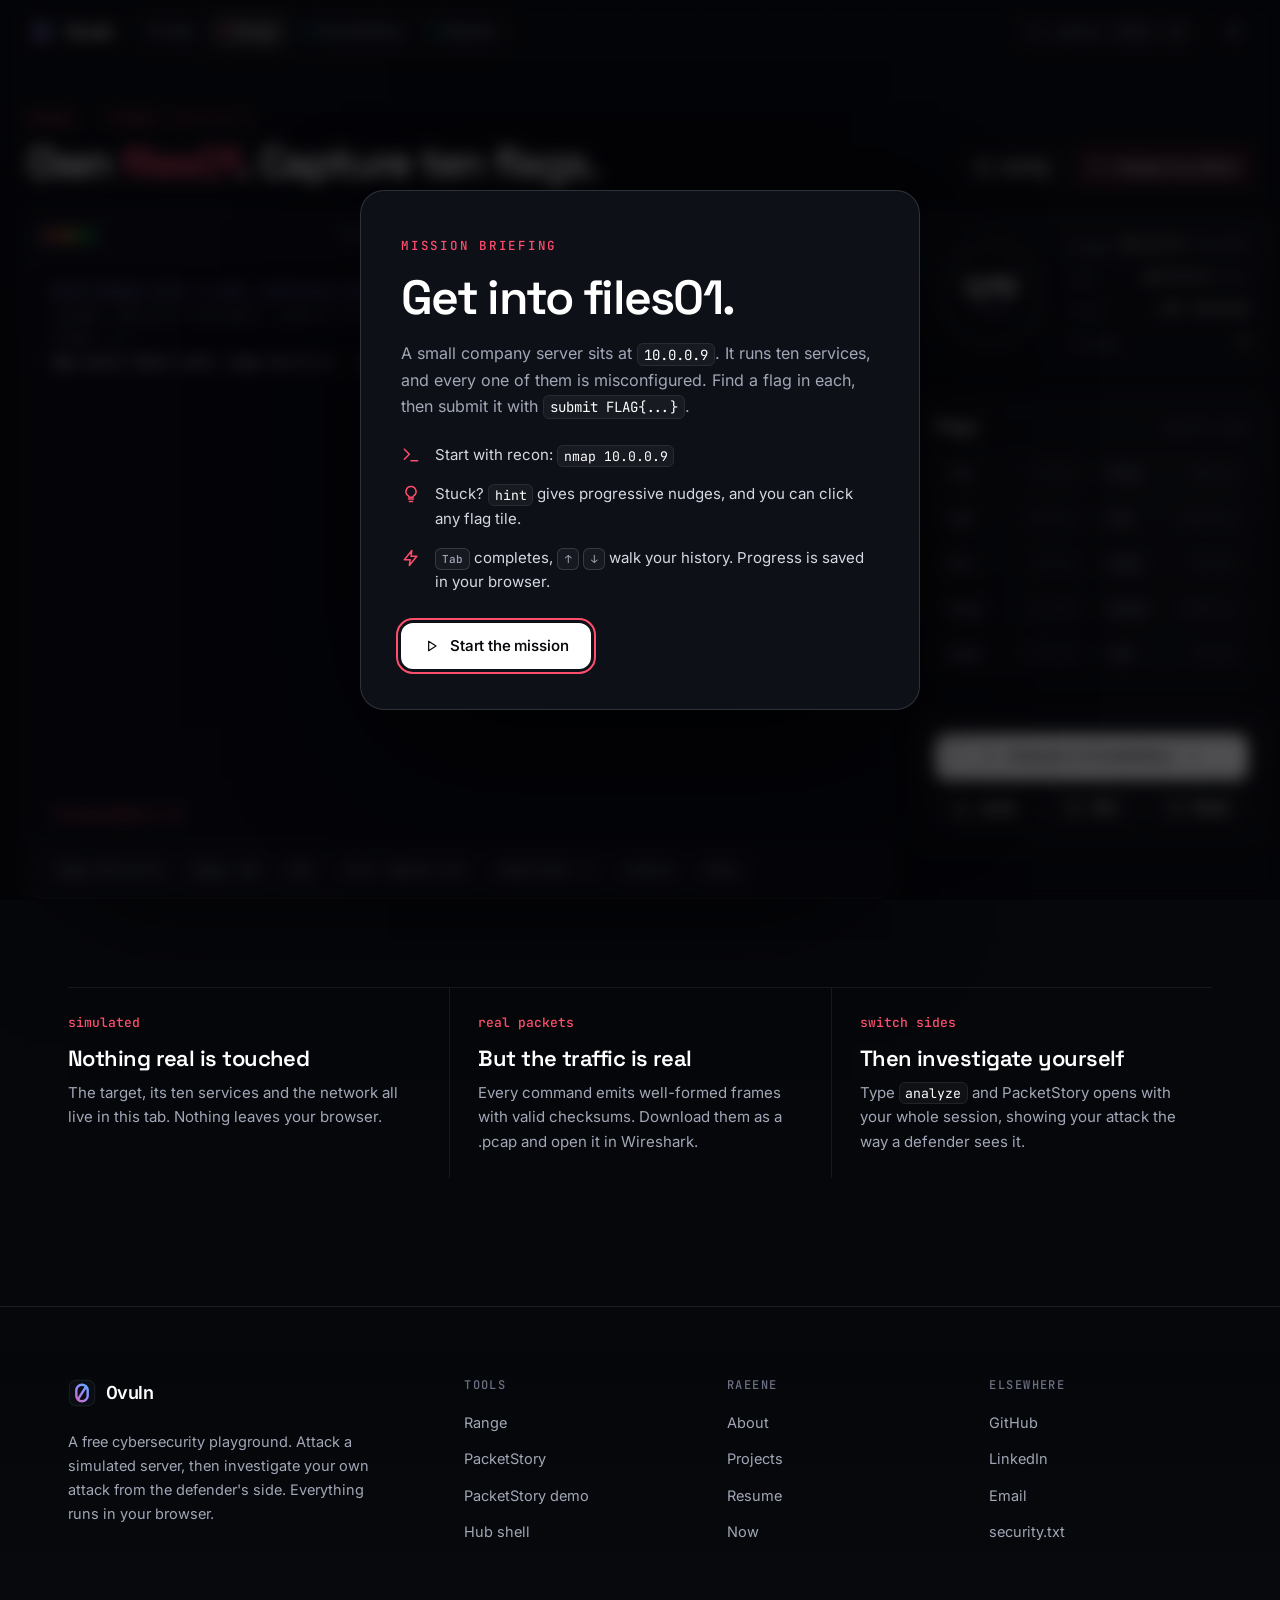
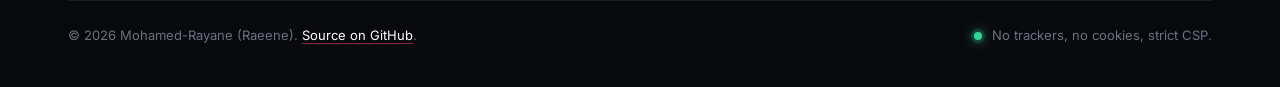
==== commit fe2e7bbb: "Less template, more identity - Drop glow blobs, gradient text, cursor spotlights, giant footer word " ====
--- a/index.html
+++ b/index.html
@@ -98,10 +98,10 @@
 
   <section class="section tight">
     <div class="wrap">
-      <div class="grid g3">
-        <div class="card reveal"><span class="ic"><svg viewBox="0 0 24 24" fill="none" stroke="currentColor" stroke-width="1.8" stroke-linecap="round" stroke-linejoin="round" aria-hidden="true"><rect x="6" y="6" width="12" height="12" rx="2"/><path d="M9 2v4M15 2v4M9 18v4M15 18v4M2 9h4M2 15h4M18 9h4M18 15h4"/></svg></span><h3>Everything is simulated</h3><p>No real host is touched and nothing leaves your browser. The target, its services and the network all live in this tab.</p></div>
-        <div class="card reveal d1"><span class="ic"><svg viewBox="0 0 24 24" fill="none" stroke="currentColor" stroke-width="1.8" stroke-linecap="round" stroke-linejoin="round" aria-hidden="true"><path d="m12 3 9 5-9 5-9-5z"/><path d="m3 13 9 5 9-5"/></svg></span><h3>But the packets are real</h3><p>Every command emits well-formed frames with valid checksums. Download them as a .pcap and open it in Wireshark.</p></div>
-        <div class="card c-cyan reveal d2"><span class="ic"><svg viewBox="0 0 24 24" fill="none" stroke="currentColor" stroke-width="1.8" stroke-linecap="round" stroke-linejoin="round" aria-hidden="true"><path d="M2 12s3.6-7 10-7 10 7 10 7-3.6 7-10 7S2 12 2 12z"/><circle cx="12" cy="12" r="3"/></svg></span><h3>Then switch sides</h3><p>Type <code>analyze</code> and PacketStory opens with your whole session, showing your attack the way a defender sees it.</p></div>
+      <div class="steps">
+        <div><span class="n">simulated</span><h3>Nothing real is touched</h3><p>The target, its ten services and the network all live in this tab. Nothing leaves your browser.</p></div>
+        <div><span class="n">real packets</span><h3>But the traffic is real</h3><p>Every command emits well-formed frames with valid checksums. Download them as a .pcap and open it in Wireshark.</p></div>
+        <div><span class="n">switch sides</span><h3>Then investigate yourself</h3><p>Type <code>analyze</code> and PacketStory opens with your whole session, showing your attack the way a defender sees it.</p></div>
       </div>
     </div>
   </section>
--- a/ds.css
+++ b/ds.css
@@ -276,3 +276,49 @@
 
 /* grid children may shrink below their content width (prevents mobile overflow) */
 .grid > *, .me-grid > *, .ps-grid > *, .shell-grid > *, .now-split > *, .about-grid > *, .priv > *, .rg-app > *, .work > *, .bento > *, .loop > * { min-width: 0; }
+
+/* =====================================================================
+   v2.1 identity: fewer template tropes, more structure
+   ===================================================================== */
+/* background: a quiet grid only, no drifting color blobs */
+.bg-fx i { display: none; }
+.bg-fx::before { opacity: .4; }
+/* emphasis is one solid color, never a gradient */
+.grad, .grad-acc { background: none; -webkit-background-clip: initial; background-clip: initial; color: var(--acc); }
+/* cards: plain border, no cursor spotlight, no lift */
+.card::before, .card::after { display: none; }
+.card { background: var(--bg-2); }
+.card:hover { border-color: var(--line-2); }
+a.card:hover { transform: none; }
+.btn-primary, .btn-primary:hover { box-shadow: none; }
+.btn-primary:hover { background: #e9ebf0; }
+.foot-word { display: none; }
+
+/* numbered, asymmetric section heads: "01  Label | Heading" */
+body { counter-reset: sec; }
+.section-head { max-width: none; display: grid; grid-template-columns: 220px minmax(0, 760px); gap: 0 40px; align-items: baseline; padding-top: 28px; border-top: 1px solid var(--line); }
+.section-head > :not(.eyebrow) { grid-column: 2; }
+.section-head .eyebrow { grid-row: 1 / span 3; counter-increment: sec; color: var(--muted); letter-spacing: .1em; margin: 0; }
+.section-head .eyebrow::before { content: counter(sec, decimal-leading-zero); width: auto; height: auto; background: none; opacity: 1; color: var(--acc); margin-right: 6px; }
+.section-head .lead { margin-top: 20px; }
+.section-head.center { text-align: left; margin-left: 0; }
+@media (max-width: 820px) { .section-head { grid-template-columns: 1fr; } .section-head > * { grid-column: 1 !important; } .section-head .eyebrow { grid-row: auto; margin-bottom: 18px; } }
+
+/* plain spec rows (used instead of icon-card grids) */
+.spec { border-top: 1px solid var(--line); }
+.spec > div { display: grid; grid-template-columns: 220px minmax(0, 1fr); gap: 8px 40px; padding: 26px 0; border-bottom: 1px solid var(--line); }
+.spec dt, .spec .k { font: 500 13px/1.7 var(--mono); color: var(--acc); }
+.spec dd, .spec .v { margin: 0; color: var(--muted); font-size: 16px; max-width: 760px; }
+.spec dd b, .spec .v b { color: #fff; font-weight: 600; }
+@media (max-width: 820px) { .spec > div { grid-template-columns: 1fr; } }
+
+/* numbered steps (instead of icon cards) */
+.steps { display: grid; grid-template-columns: repeat(3, minmax(0, 1fr)); border-top: 1px solid var(--line); }
+.steps > div { padding: 28px 28px 8px 0; }
+.steps > div + div { padding-left: 28px; border-left: 1px solid var(--line); }
+.steps .n { display: block; font: 500 13px/1 var(--mono); color: var(--acc); margin-bottom: 18px; }
+.steps h3 { font-size: 22px; margin-bottom: 10px; }
+.steps p { color: var(--muted); font-size: 15px; }
+@media (max-width: 820px) { .steps { grid-template-columns: 1fr; } .steps > div, .steps > div + div { padding: 24px 0 4px; border-left: 0; border-bottom: 1px solid var(--line); } }
+.eyebrow::before { display: none; }
+.section-head .eyebrow::before { display: inline; }
--- a/range.css
+++ b/range.css
@@ -87,3 +87,11 @@
 .nf .code { font: 700 clamp(120px, 26vw, 280px)/.85 var(--display); letter-spacing: -.06em; margin-bottom: 24px; }
 .nf .lead { margin: 0 auto 36px; }
 .nf .row { justify-content: center; }
+
+/* v2.1 */
+.rg-term { box-shadow: 0 40px 120px -40px rgba(0, 0, 0, .9); }
+.rg-term::before { display: none; }
+.flags .on button { background: rgba(255, 77, 109, .12); box-shadow: none; }
+.r-fg { filter: none; }
+.modal-card { background: #0d1017; }
+.win-ic { box-shadow: none; }
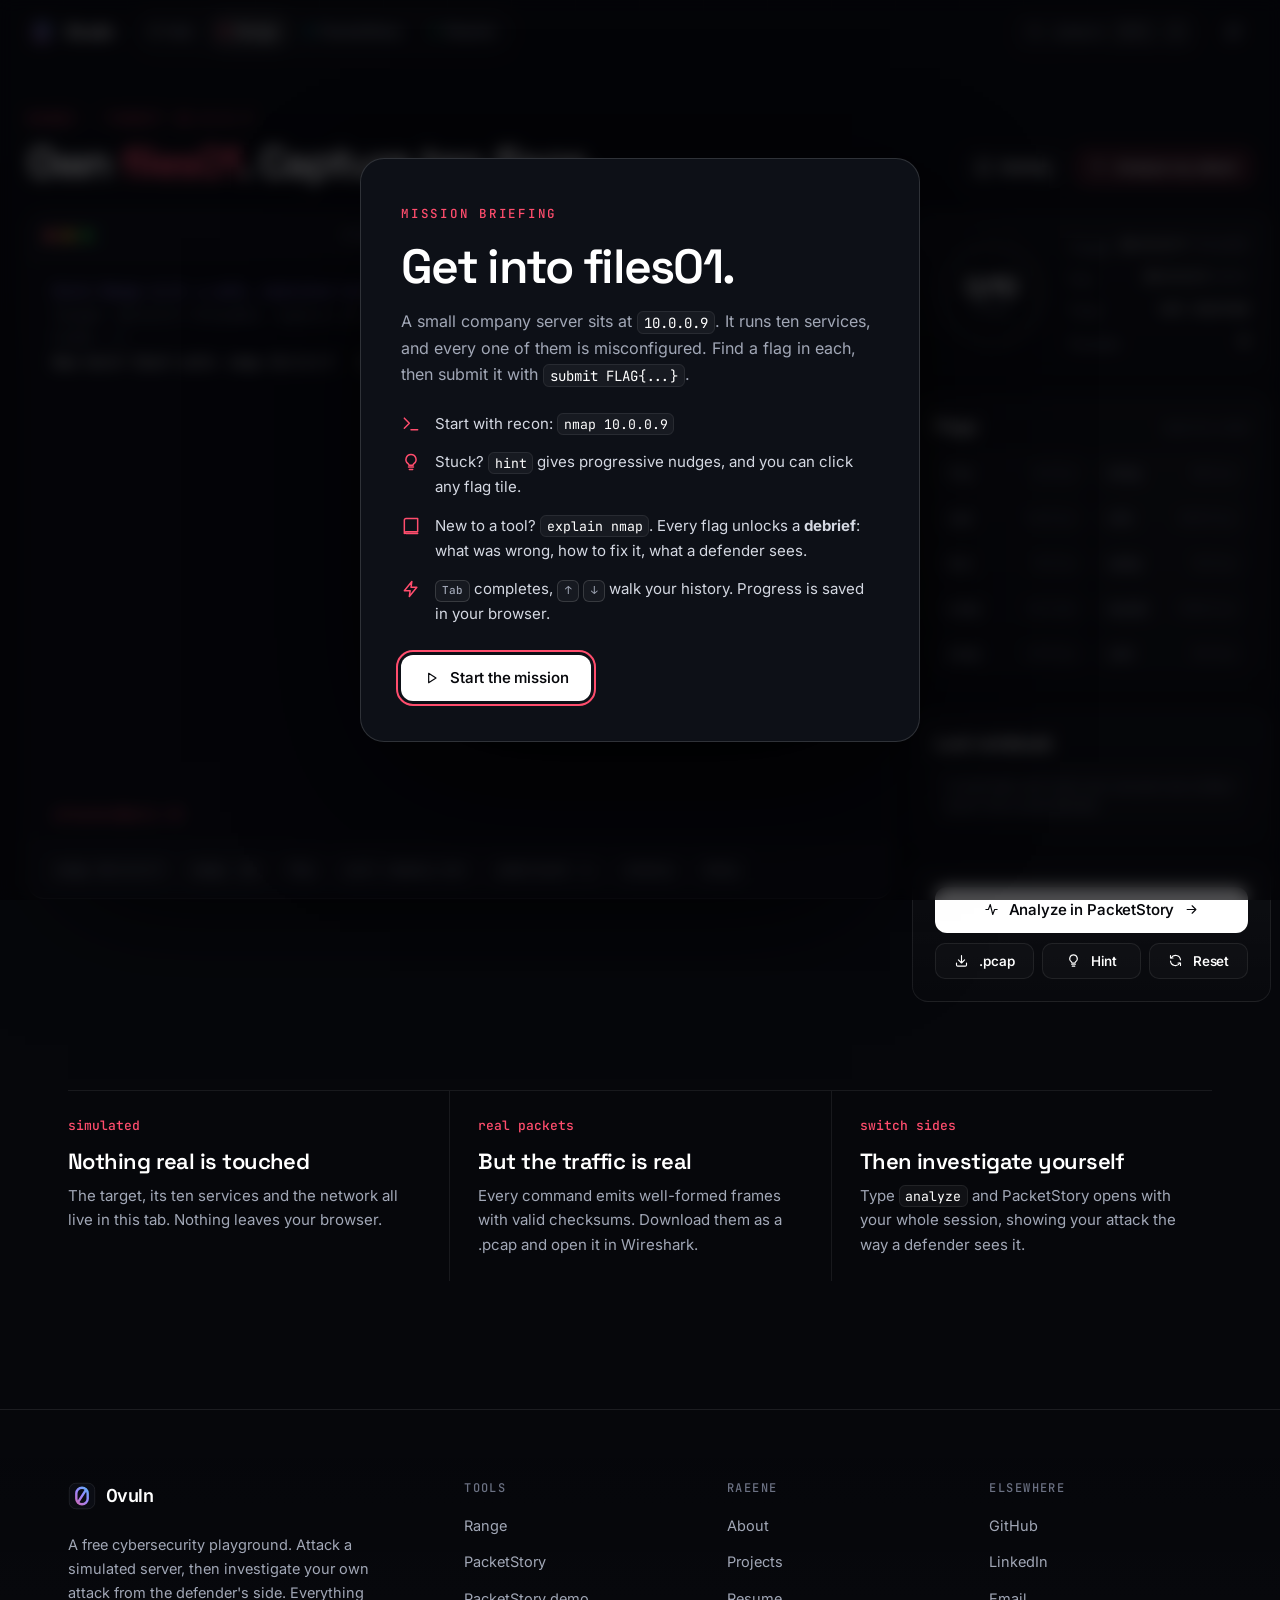
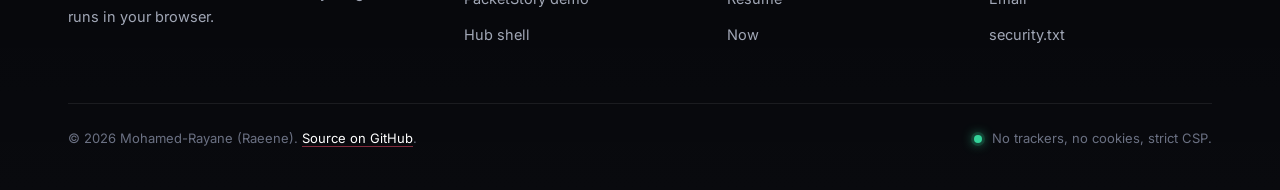
==== commit 30a4322a: "Range: debriefs, loot notebook, explain command - Each flag unlocks a debrief: the misconfiguration," ====
--- a/index.html
+++ b/index.html
@@ -18,7 +18,7 @@
 <link rel="preload" href="/fonts/inter.woff2" as="font" type="font/woff2" crossorigin>
 <link rel="preload" href="/fonts/space-grotesk.woff2" as="font" type="font/woff2" crossorigin>
 <link rel="stylesheet" href="/ds.css"><link rel="stylesheet" href="/range.css">
-<script src="/ds.js" defer></script><script src="/range.js" defer></script>
+<script src="/ds.js" defer></script><script src="/learn.js" defer></script><script src="/range.js" defer></script>
 </head>
 <body data-site="range">
 <a class="skip" href="#main">Skip to content</a>
@@ -85,6 +85,11 @@
         <ul class="flags" id="flags" aria-label="Flags by service"></ul>
       </div>
 
+      <div class="side-card">
+        <div class="side-h"><h2>Loot notebook</h2><span class="dim" id="loot-n"></span></div>
+        <ul class="loot" id="loot" aria-live="polite"></ul>
+      </div>
+
       <div class="side-card acts">
         <button class="btn btn-primary" type="button" data-run="analyze"><svg viewBox="0 0 24 24" fill="none" stroke="currentColor" stroke-width="1.8" stroke-linecap="round" stroke-linejoin="round" aria-hidden="true"><path d="M3 12h4l3-8 4 16 3-8h4"/></svg>Analyze in PacketStory<svg class="arrow" viewBox="0 0 24 24" fill="none" stroke="currentColor" stroke-width="1.8" stroke-linecap="round" stroke-linejoin="round" aria-hidden="true"><path d="M5 12h14M13 6l6 6-6 6"/></svg></button>
         <div class="acts-row">
@@ -115,6 +120,7 @@
     <ul class="brief-list">
       <li><svg viewBox="0 0 24 24" fill="none" stroke="currentColor" stroke-width="1.8" stroke-linecap="round" stroke-linejoin="round" aria-hidden="true"><path d="m4 17 6-6-6-6M12 19h8"/></svg><span>Start with recon: <code>nmap 10.0.0.9</code></span></li>
       <li><svg viewBox="0 0 24 24" fill="none" stroke="currentColor" stroke-width="1.8" stroke-linecap="round" stroke-linejoin="round" aria-hidden="true"><path d="M9 18h6M10 21h4M12 3a6 6 0 0 0-3.5 10.9c.6.5 1 1.2 1 2.1h5c0-.9.4-1.6 1-2.1A6 6 0 0 0 12 3z"/></svg><span>Stuck? <code>hint</code> gives progressive nudges, and you can click any flag tile.</span></li>
+      <li><svg viewBox="0 0 24 24" fill="none" stroke="currentColor" stroke-width="1.8" stroke-linecap="round" stroke-linejoin="round" aria-hidden="true"><path d="M4 19V5a2 2 0 0 1 2-2h14v16H6a2 2 0 0 0-2 2zm0 0a2 2 0 0 0 2 2h14"/></svg><span>New to a tool? <code>explain nmap</code>. Every flag unlocks a <b>debrief</b>: what was wrong, how to fix it, what a defender sees.</span></li>
       <li><svg viewBox="0 0 24 24" fill="none" stroke="currentColor" stroke-width="1.8" stroke-linecap="round" stroke-linejoin="round" aria-hidden="true"><path d="M13 3 4 14h7l-1 7 9-11h-7z"/></svg><span><kbd>Tab</kbd> completes, <kbd>&uarr;</kbd> <kbd>&darr;</kbd> walk your history. Progress is saved in your browser.</span></li>
     </ul>
     <div class="row"><button class="btn btn-primary" type="button" id="brief-go"><svg viewBox="0 0 24 24" fill="none" stroke="currentColor" stroke-width="1.8" stroke-linecap="round" stroke-linejoin="round" aria-hidden="true"><path d="M7 5v14l11-7z"/></svg>Start the mission</button></div>
--- a/range.css
+++ b/range.css
@@ -95,3 +95,9 @@
 .r-fg { filter: none; }
 .modal-card { background: #0d1017; }
 .win-ic { box-shadow: none; }
+
+/* loot notebook */
+.loot { list-style: none; margin: 0; padding: 0; display: grid; gap: 6px; max-height: 220px; overflow-y: auto; }
+.loot li { font: 12.5px/1.5 var(--mono); color: #e3e6ee; padding: 8px 10px; border-radius: 8px; border: 1px solid var(--line); background: rgba(255, 255, 255, .02); word-break: break-word; animation: rise .5s var(--ease) both; }
+.loot li.empty { font: 13px/1.5 var(--sans); color: var(--dim); border-style: dashed; animation: none; }
+.rg-term .term-body .m { color: var(--violet); }
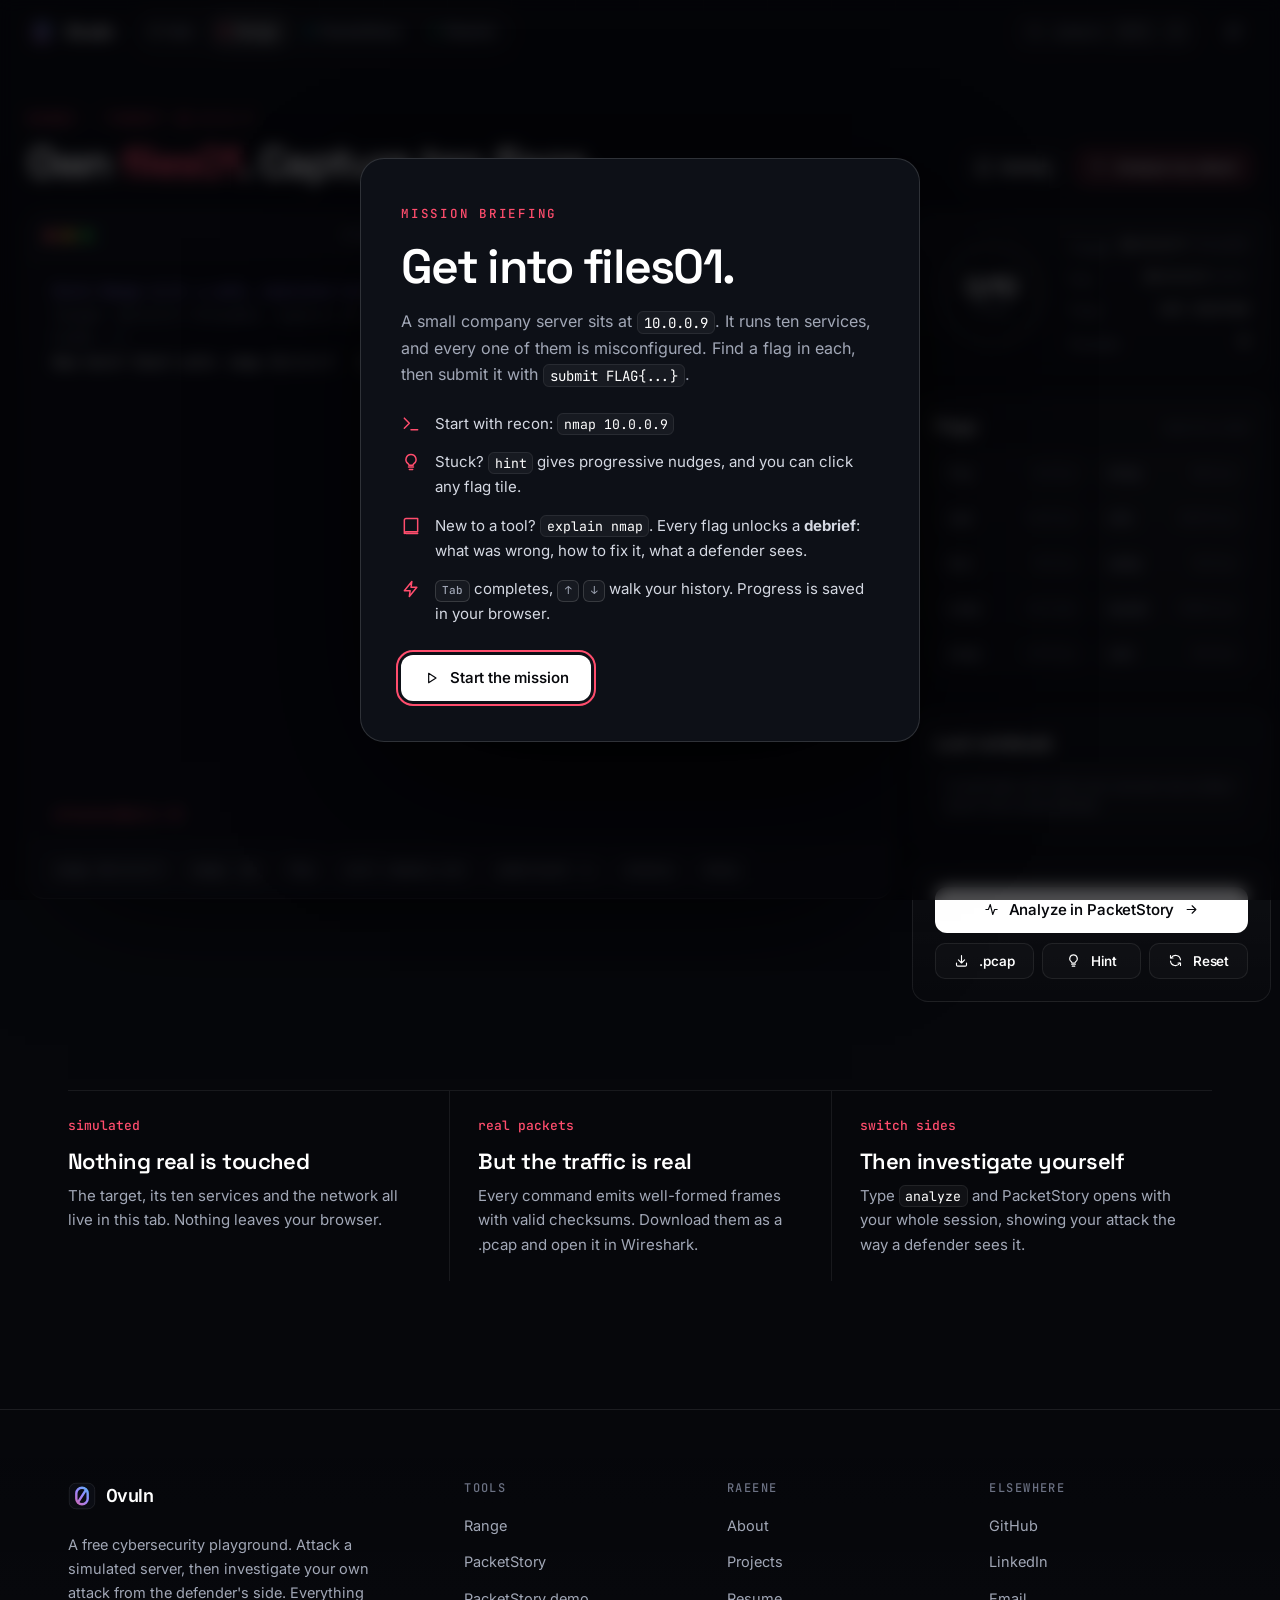
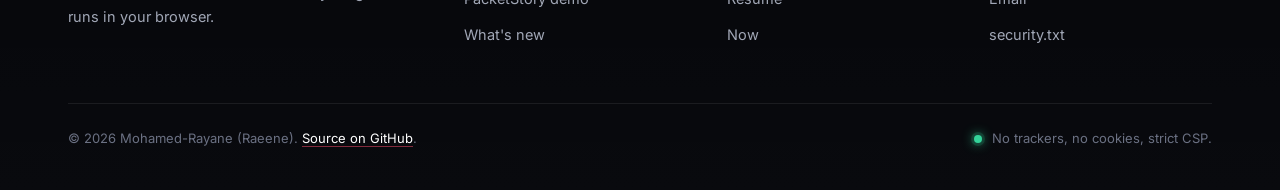
==== commit 6dc0c726: "What's new page and feed, security.txt on every subdomain - Hub: /changelog/ and an Atom feed (/feed" ====
--- a/index.html
+++ b/index.html
@@ -15,12 +15,14 @@
 <meta name="twitter:card" content="summary_large_image">
 <meta name="theme-color" content="#06070b">
 <link rel="icon" href="/favicon.svg" type="image/svg+xml">
+<link rel="apple-touch-icon" href="/icon-192.png">
+<link rel="alternate" type="application/atom+xml" title="0vuln: what's new" href="https://0vuln.com/feed.xml"><link rel="manifest" href="/manifest.webmanifest">
 <link rel="preload" href="/fonts/inter.woff2" as="font" type="font/woff2" crossorigin>
 <link rel="preload" href="/fonts/space-grotesk.woff2" as="font" type="font/woff2" crossorigin>
 <link rel="stylesheet" href="/ds.css"><link rel="stylesheet" href="/range.css">
 <script src="/ds.js" defer></script><script src="/learn.js" defer></script><script src="/range.js" defer></script>
 </head>
-<body data-site="range">
+<body data-site="range" data-offline>
 <a class="skip" href="#main">Skip to content</a>
 <div class="bg-fx" aria-hidden="true"><i></i><i></i><i></i></div>
 <header class="nav" id="top">
@@ -145,7 +147,7 @@
         <a class="logo" href="https://0vuln.com/"><img src="/favicon.svg" alt="" width="28" height="28"><span>0vuln</span></a>
         <p class="blurb">A free cybersecurity playground. Attack a simulated server, then investigate your own attack from the defender's side. Everything runs in your browser.</p>
       </div>
-      <div><h4>Tools</h4><ul><li><a href="https://range.0vuln.com/">Range</a></li><li><a href="https://pcap.0vuln.com/">PacketStory</a></li><li><a href="https://pcap.0vuln.com/#demo">PacketStory demo</a></li><li><a href="https://0vuln.com/#shell">Hub shell</a></li></ul></div>
+      <div><h4>Tools</h4><ul><li><a href="https://range.0vuln.com/">Range</a></li><li><a href="https://pcap.0vuln.com/">PacketStory</a></li><li><a href="https://pcap.0vuln.com/#demo">PacketStory demo</a></li><li><a href="https://0vuln.com/changelog/">What's new</a></li></ul></div>
       <div><h4>Raeene</h4><ul><li><a href="https://raeene.0vuln.com/about/">About</a></li><li><a href="https://raeene.0vuln.com/projects/">Projects</a></li><li><a href="https://raeene.0vuln.com/resume/">Resume</a></li><li><a href="https://raeene.0vuln.com/now/">Now</a></li></ul></div>
       <div><h4>Elsewhere</h4><ul><li><a href="https://github.com/Raeene">GitHub</a></li><li><a href="https://www.linkedin.com/in/ray-safi-938491195/">LinkedIn</a></li><li><a href="mailto:raaene@protonmail.com">Email</a></li><li><a href="https://0vuln.com/.well-known/security.txt">security.txt</a></li></ul></div>
     </div>
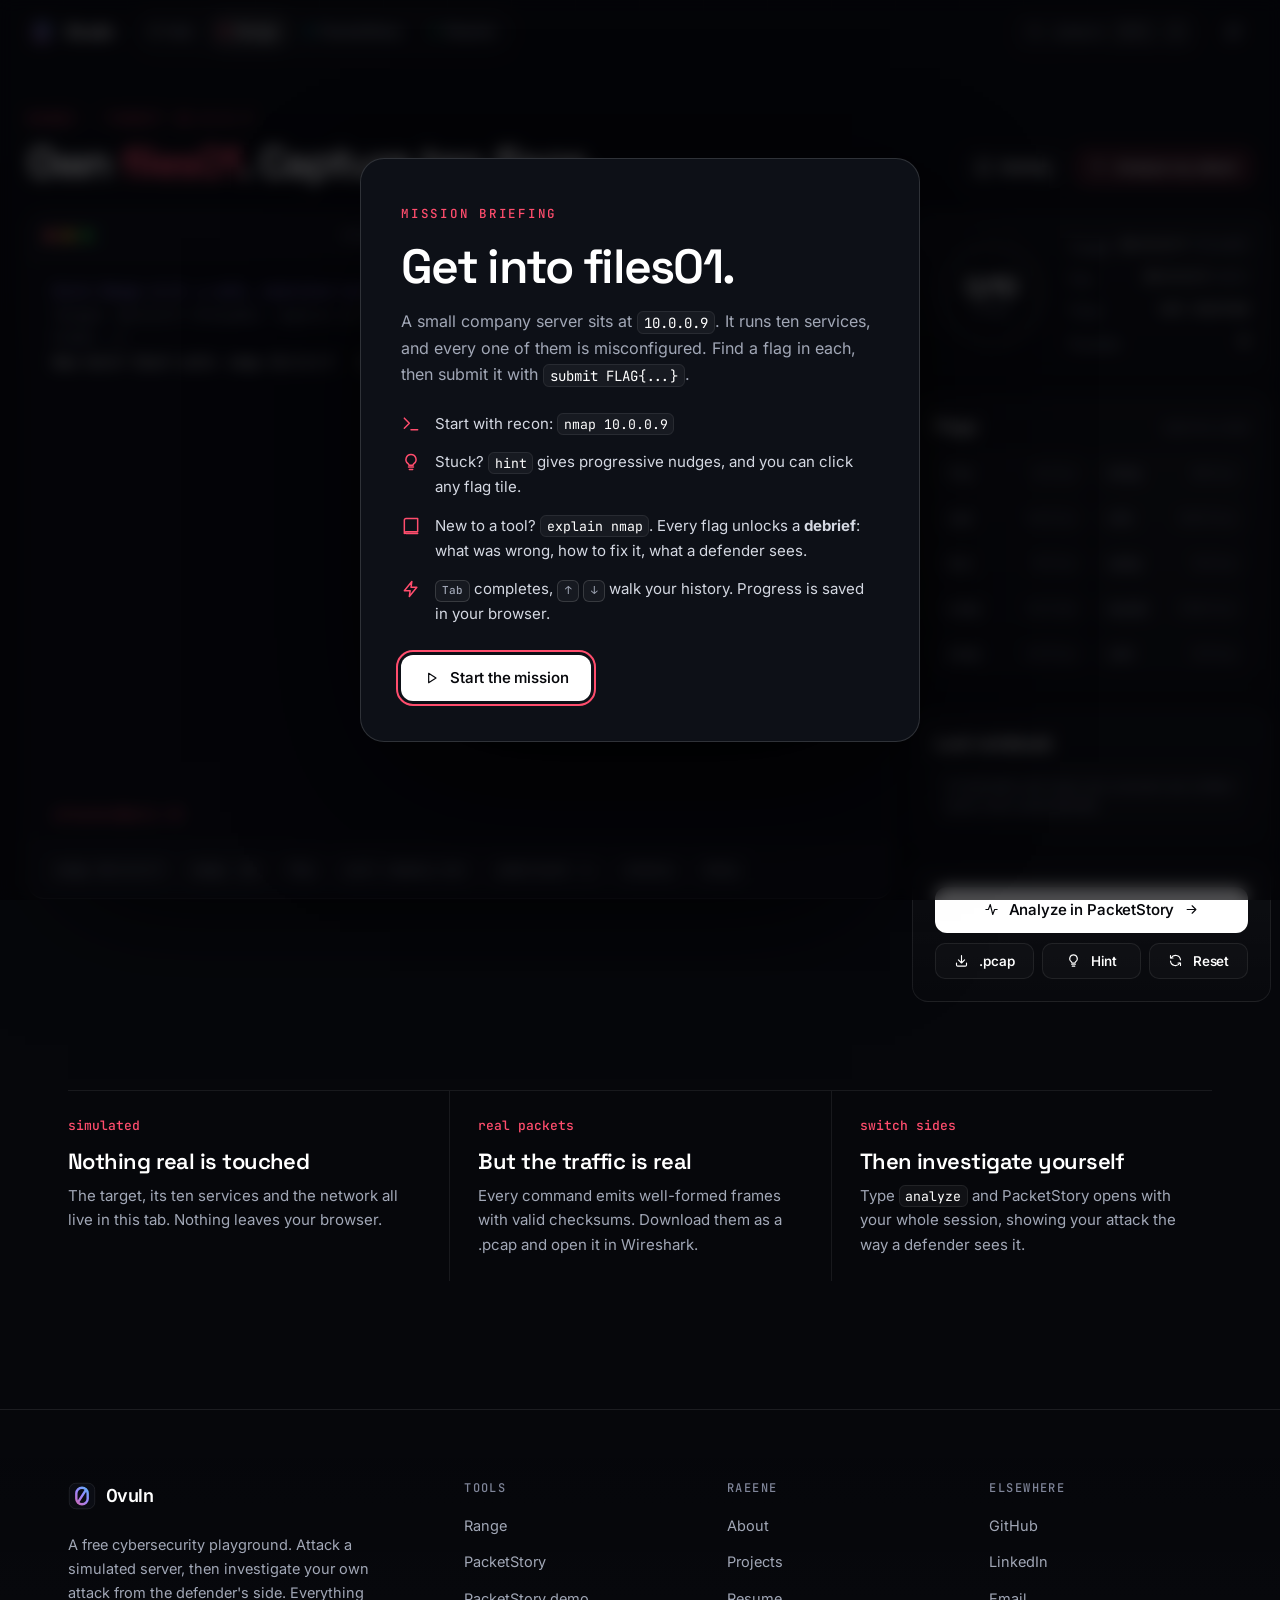
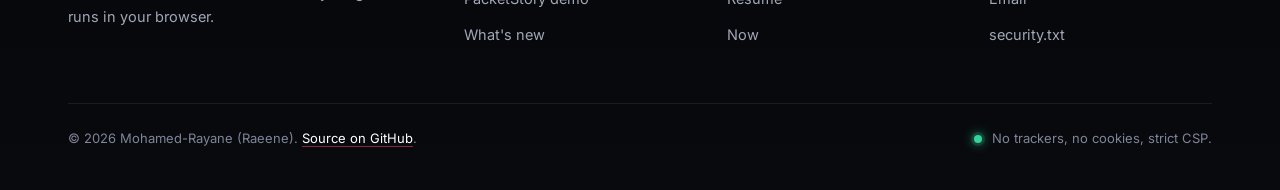
==== commit d495d8e8: "SEO: robots.txt, sitemap.xml, WebApplication structured data Co-Authored-By: Claude Opus 5.5 <norepl" ====
--- a/index.html
+++ b/index.html
@@ -21,6 +21,7 @@
 <link rel="preload" href="/fonts/space-grotesk.woff2" as="font" type="font/woff2" crossorigin>
 <link rel="stylesheet" href="/ds.css"><link rel="stylesheet" href="/range.css">
 <script src="/ds.js" defer></script><script src="/learn.js" defer></script><script src="/range.js" defer></script>
+<script type="application/ld+json">{"@context":"https://schema.org","@type":"WebApplication","name":"0vuln Range","url":"https://range.0vuln.com/","description":"A simulated hacking lab in a browser terminal: 10 services, 10 flags, real packets you can analyze afterwards.","applicationCategory":"EducationalApplication","operatingSystem":"Any (web browser)","offers":{"@type":"Offer","price":"0","priceCurrency":"USD"},"author":{"@type":"Person","name":"Mohamed-Rayane (Raeene)","url":"https://raeene.0vuln.com/"},"isAccessibleForFree":true}</script>
 </head>
 <body data-site="range" data-offline>
 <a class="skip" href="#main">Skip to content</a>
@@ -136,6 +137,7 @@
     <p class="eyebrow">Mission complete</p>
     <h2 class="h-1" id="win-h">10/10 flags.</h2>
     <p class="muted" id="win-time">You owned files01.</p>
+    <div class="win-stats" id="win-stats"></div>
     <p class="muted">Now flip sides: send your whole session to PacketStory and see your attack the way a defender would.</p>
     <div class="row"><button class="btn btn-primary" type="button" data-run="analyze" data-close><svg viewBox="0 0 24 24" fill="none" stroke="currentColor" stroke-width="1.8" stroke-linecap="round" stroke-linejoin="round" aria-hidden="true"><path d="M3 12h4l3-8 4 16 3-8h4"/></svg>Analyze my attack<svg class="arrow" viewBox="0 0 24 24" fill="none" stroke="currentColor" stroke-width="1.8" stroke-linecap="round" stroke-linejoin="round" aria-hidden="true"><path d="M5 12h14M13 6l6 6-6 6"/></svg></button><button class="btn btn-ghost" type="button" data-close>Keep exploring</button></div>
   </div>
--- a/ds.css
+++ b/ds.css
@@ -16,7 +16,7 @@
   --line-2: rgba(255, 255, 255, .14);
   --text: #eceef4;
   --muted: #a1a7b6;
-  --dim: #6b7183;
+  --dim: #7f8599;   /* 5:1+ contrast on every background (WCAG AA) */
   --red: #ff4d6d;
   --violet: #9b87ff;
   --cyan: #22d3ee;
--- a/range.css
+++ b/range.css
@@ -101,3 +101,10 @@
 .loot li { font: 12.5px/1.5 var(--mono); color: #e3e6ee; padding: 8px 10px; border-radius: 8px; border: 1px solid var(--line); background: rgba(255, 255, 255, .02); word-break: break-word; animation: rise .5s var(--ease) both; }
 .loot li.empty { font: 13px/1.5 var(--sans); color: var(--dim); border-style: dashed; animation: none; }
 .rg-term .term-body .m { color: var(--violet); }
+.win-stats { display: grid; grid-template-columns: repeat(4, 1fr); gap: 8px; margin: 20px 0 8px; }
+.win-stats div { padding: 12px 8px; border-radius: 12px; border: 1px solid var(--line); background: var(--panel); }
+.win-stats b { display: block; font: 600 20px/1.1 var(--display); color: #fff; font-variant-numeric: tabular-nums; }
+.win-stats span { font: 500 10.5px var(--mono); text-transform: uppercase; letter-spacing: .08em; color: var(--dim); }
+@media (max-width: 480px) { .win-stats { grid-template-columns: 1fr 1fr; } }
+.win-card .win-ic { display: grid; margin: 0 auto 18px; }
+.win-card .eyebrow { display: flex; justify-content: center; }
